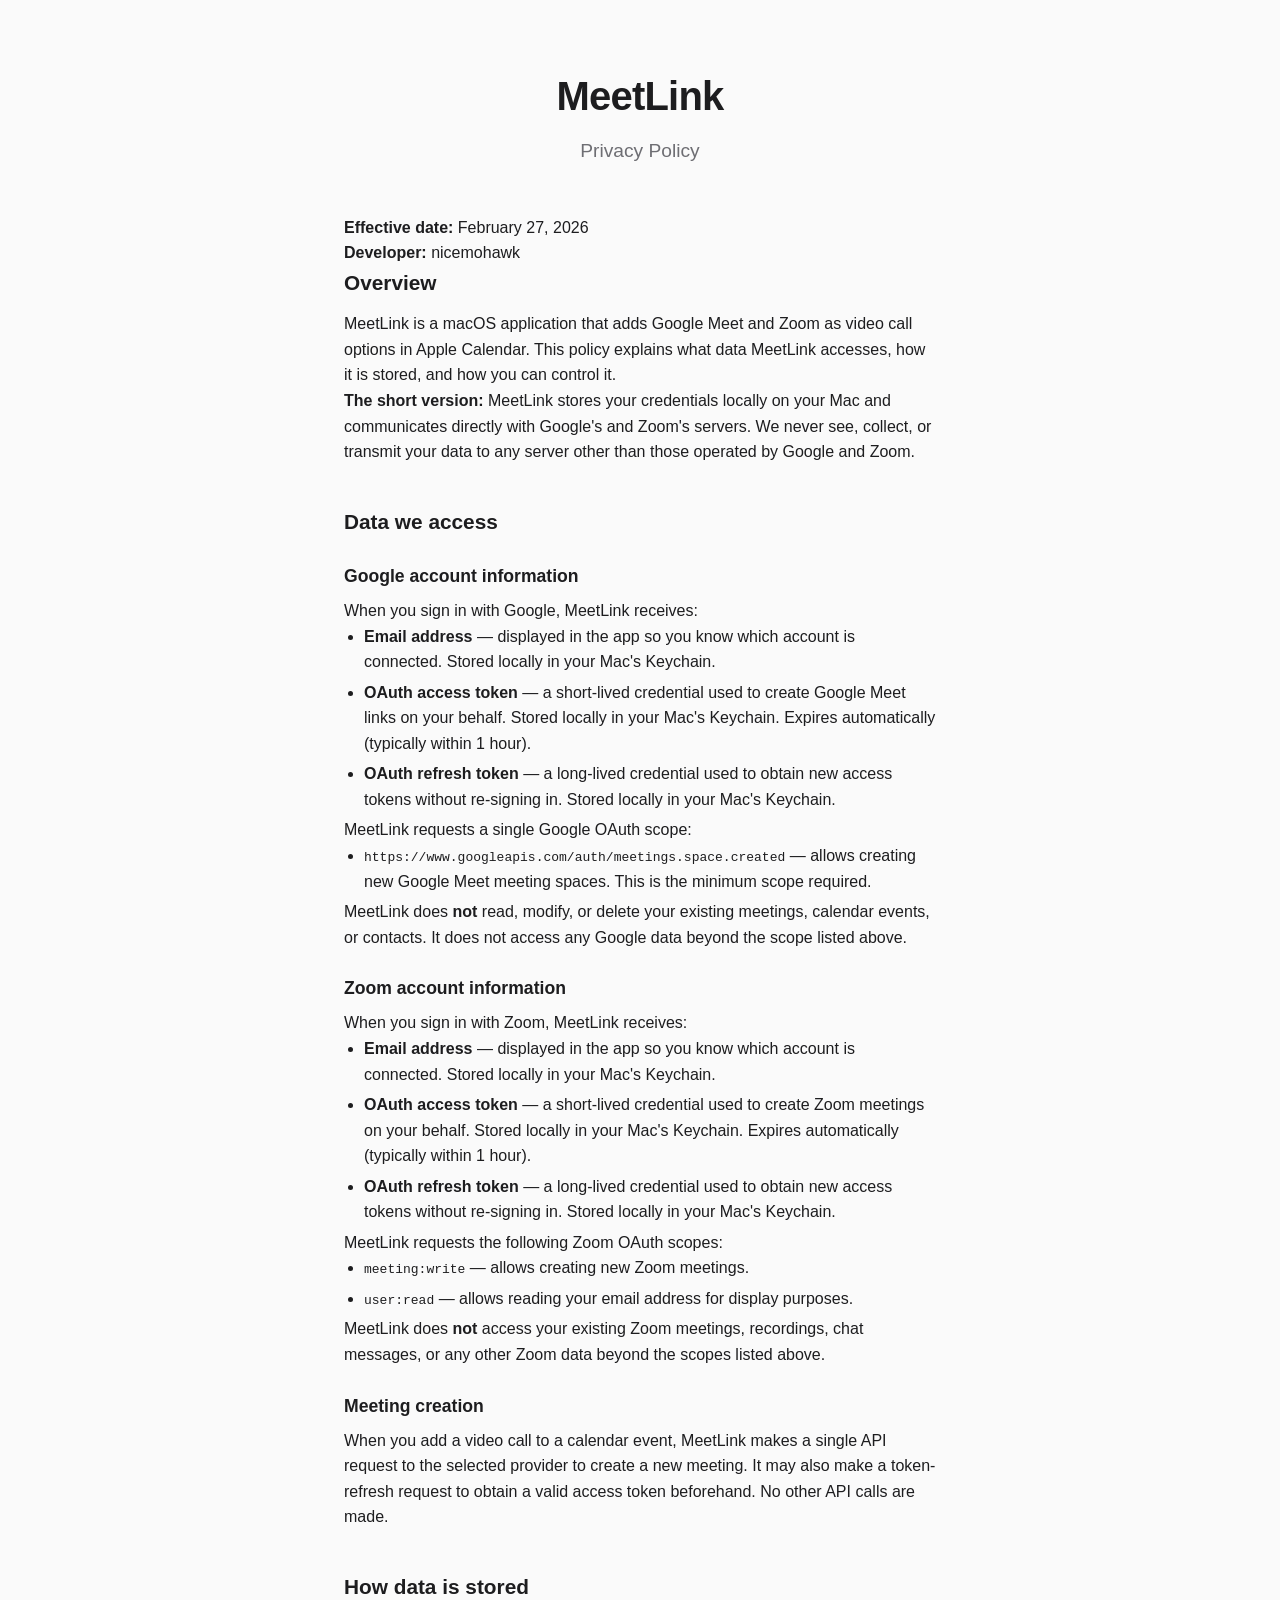
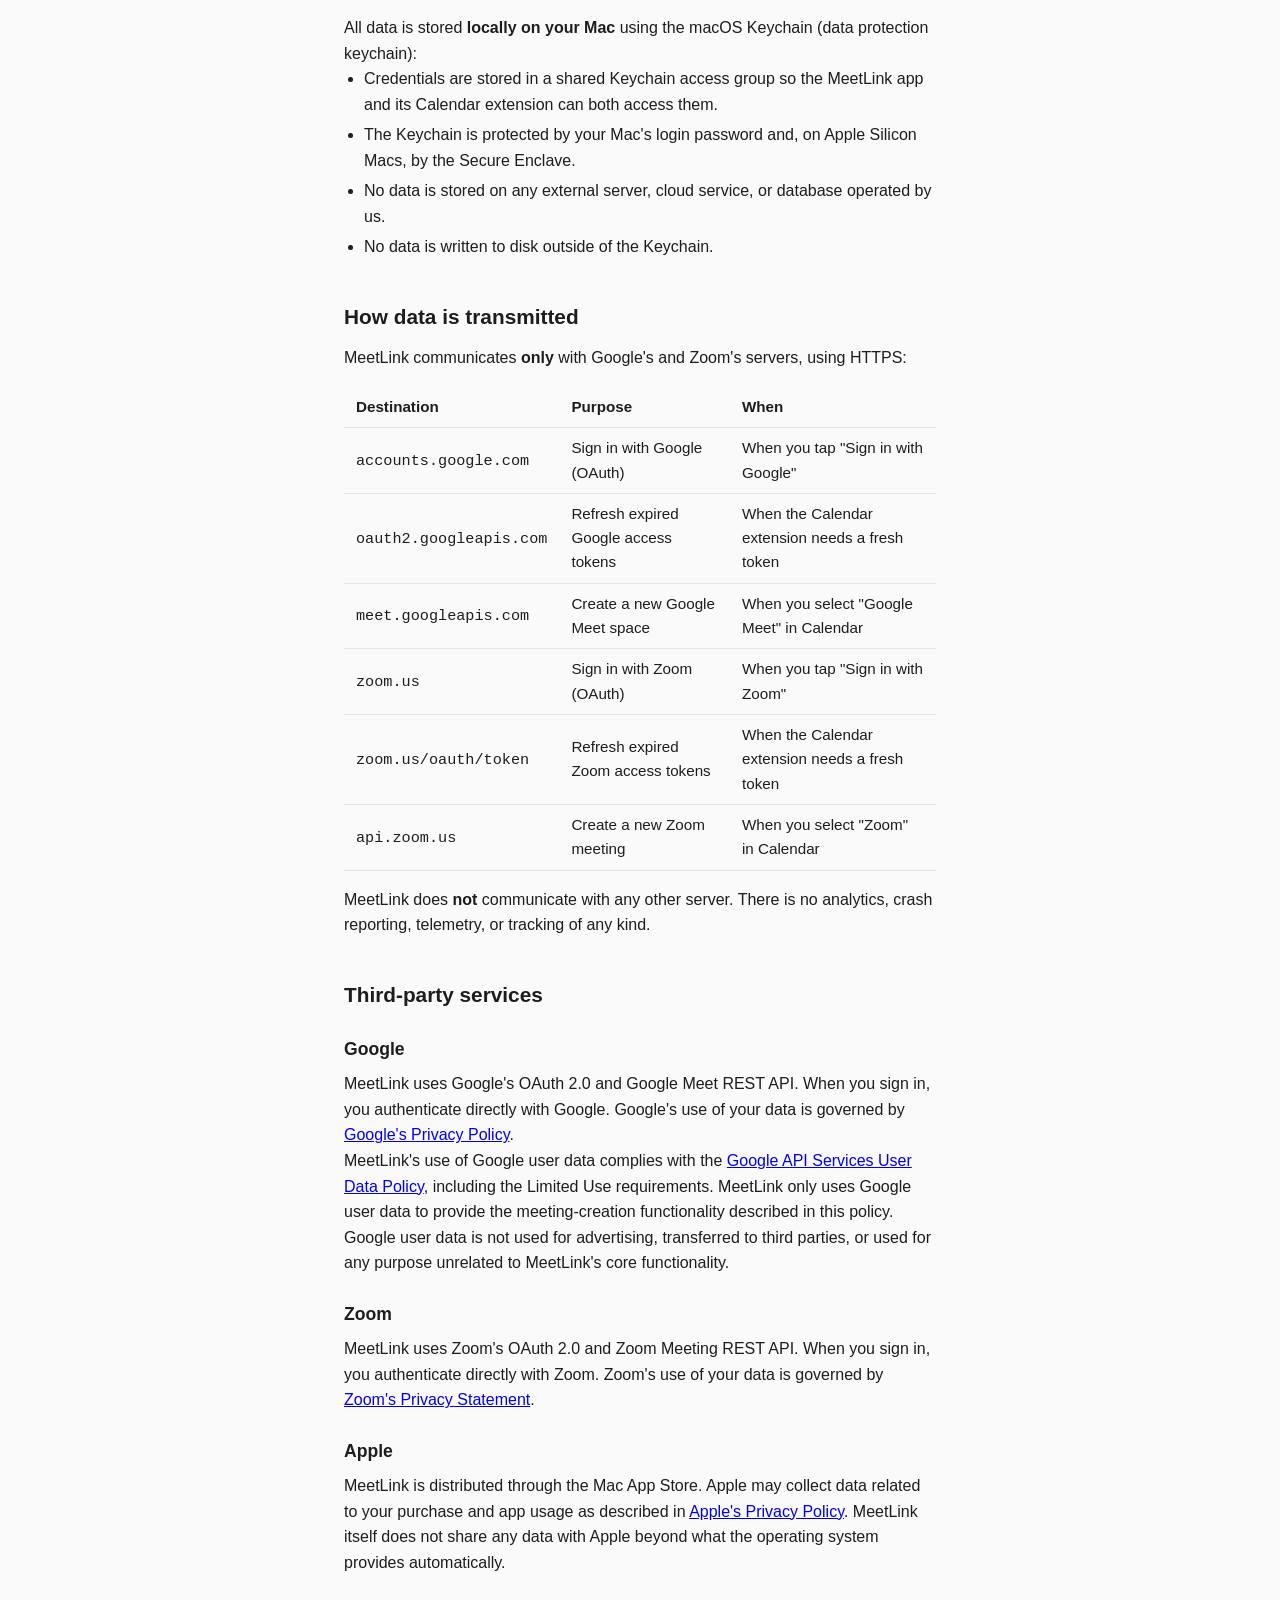
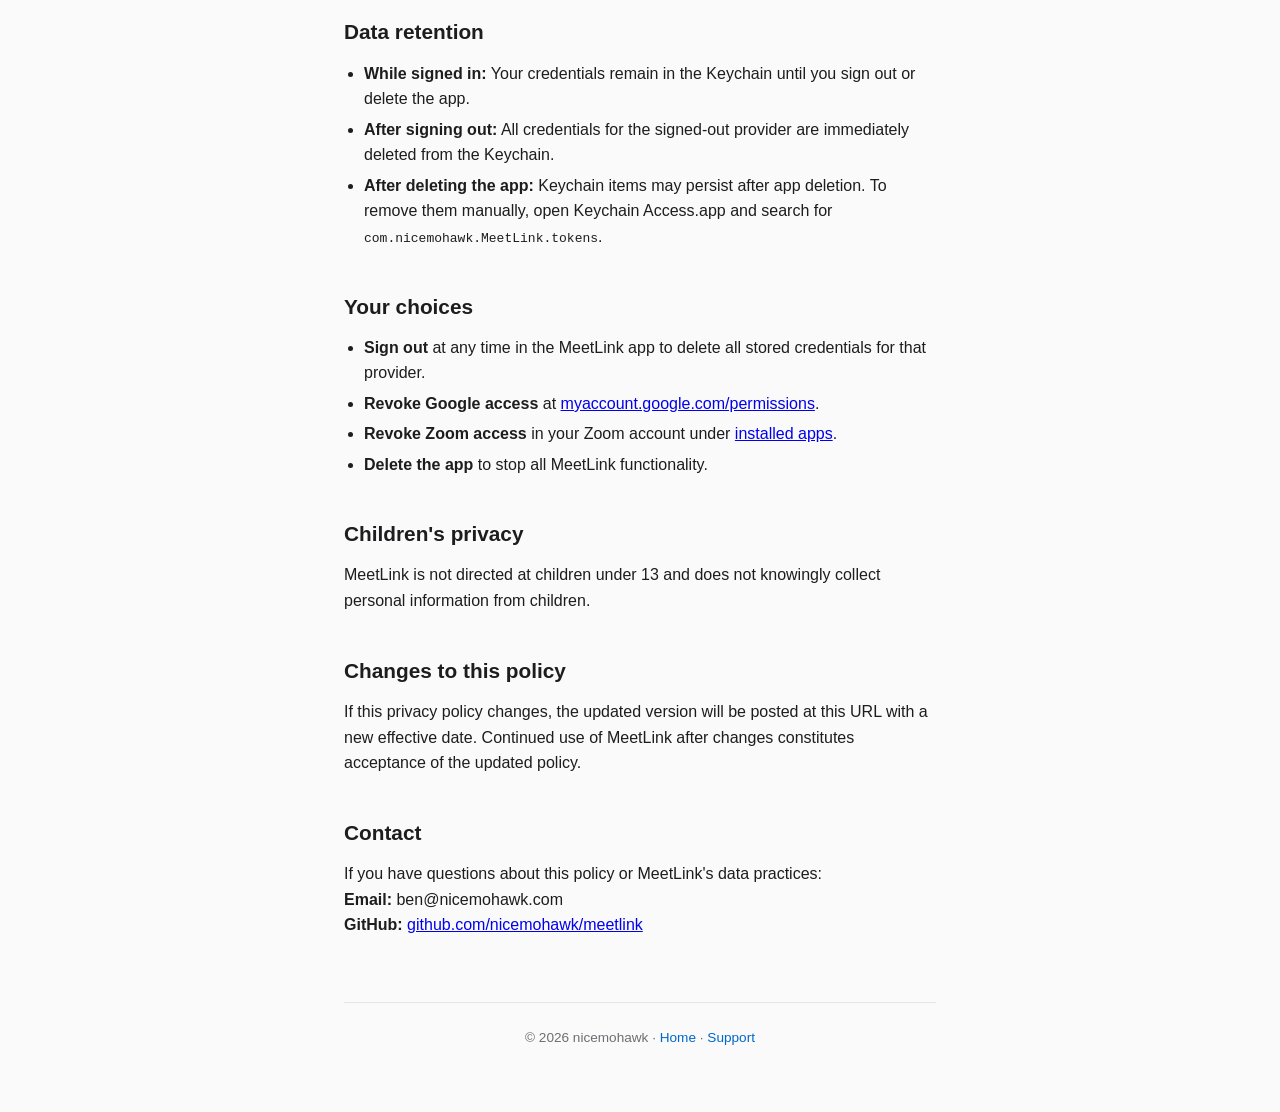
==== privacy.html @ ac16b928 "Initial site: landing page, privacy policy, and assets Co-Authored-By: Claude Opus 4.6 <noreply@anth" ====
<!DOCTYPE html>
<html lang="en">
<head>
  <meta charset="UTF-8">
  <meta name="viewport" content="width=device-width, initial-scale=1.0">
  <title>Privacy Policy — MeetLink</title>
  <link rel="stylesheet" href="style.css">
</head>
<body>
  <main>
    <header>
      <h1><a href="index.html" class="header-link">MeetLink</a></h1>
      <p class="tagline">Privacy Policy</p>
    </header>

    <p><strong>Effective date:</strong> February 27, 2026<br>
    <strong>Developer:</strong> nicemohawk</p>

    <section>
      <h2>Overview</h2>
      <p>MeetLink is a macOS application that adds Google Meet and Zoom as video call options in Apple Calendar. This policy explains what data MeetLink accesses, how it is stored, and how you can control it.</p>
      <p><strong>The short version:</strong> MeetLink stores your credentials locally on your Mac and communicates directly with Google's and Zoom's servers. We never see, collect, or transmit your data to any server other than those operated by Google and Zoom.</p>
    </section>

    <section>
      <h2>Data we access</h2>

      <h3>Google account information</h3>
      <p>When you sign in with Google, MeetLink receives:</p>
      <ul>
        <li><strong>Email address</strong> — displayed in the app so you know which account is connected. Stored locally in your Mac's Keychain.</li>
        <li><strong>OAuth access token</strong> — a short-lived credential used to create Google Meet links on your behalf. Stored locally in your Mac's Keychain. Expires automatically (typically within 1 hour).</li>
        <li><strong>OAuth refresh token</strong> — a long-lived credential used to obtain new access tokens without re-signing in. Stored locally in your Mac's Keychain.</li>
      </ul>
      <p>MeetLink requests a single Google OAuth scope:</p>
      <ul>
        <li><code>https://www.googleapis.com/auth/meetings.space.created</code> — allows creating new Google Meet meeting spaces. This is the minimum scope required.</li>
      </ul>
      <p>MeetLink does <strong>not</strong> read, modify, or delete your existing meetings, calendar events, or contacts. It does not access any Google data beyond the scope listed above.</p>

      <h3>Zoom account information</h3>
      <p>When you sign in with Zoom, MeetLink receives:</p>
      <ul>
        <li><strong>Email address</strong> — displayed in the app so you know which account is connected. Stored locally in your Mac's Keychain.</li>
        <li><strong>OAuth access token</strong> — a short-lived credential used to create Zoom meetings on your behalf. Stored locally in your Mac's Keychain. Expires automatically (typically within 1 hour).</li>
        <li><strong>OAuth refresh token</strong> — a long-lived credential used to obtain new access tokens without re-signing in. Stored locally in your Mac's Keychain.</li>
      </ul>
      <p>MeetLink requests the following Zoom OAuth scopes:</p>
      <ul>
        <li><code>meeting:write</code> — allows creating new Zoom meetings.</li>
        <li><code>user:read</code> — allows reading your email address for display purposes.</li>
      </ul>
      <p>MeetLink does <strong>not</strong> access your existing Zoom meetings, recordings, chat messages, or any other Zoom data beyond the scopes listed above.</p>

      <h3>Meeting creation</h3>
      <p>When you add a video call to a calendar event, MeetLink makes a single API request to the selected provider to create a new meeting. It may also make a token-refresh request to obtain a valid access token beforehand. No other API calls are made.</p>
    </section>

    <section>
      <h2>How data is stored</h2>
      <p>All data is stored <strong>locally on your Mac</strong> using the macOS Keychain (data protection keychain):</p>
      <ul>
        <li>Credentials are stored in a shared Keychain access group so the MeetLink app and its Calendar extension can both access them.</li>
        <li>The Keychain is protected by your Mac's login password and, on Apple Silicon Macs, by the Secure Enclave.</li>
        <li>No data is stored on any external server, cloud service, or database operated by us.</li>
        <li>No data is written to disk outside of the Keychain.</li>
      </ul>
    </section>

    <section>
      <h2>How data is transmitted</h2>
      <p>MeetLink communicates <strong>only</strong> with Google's and Zoom's servers, using HTTPS:</p>
      <table>
        <thead>
          <tr><th scope="col">Destination</th><th scope="col">Purpose</th><th scope="col">When</th></tr>
        </thead>
        <tbody>
          <tr><td><code>accounts.google.com</code></td><td>Sign in with Google (OAuth)</td><td>When you tap "Sign in with Google"</td></tr>
          <tr><td><code>oauth2.googleapis.com</code></td><td>Refresh expired Google access tokens</td><td>When the Calendar extension needs a fresh token</td></tr>
          <tr><td><code>meet.googleapis.com</code></td><td>Create a new Google Meet space</td><td>When you select "Google Meet" in Calendar</td></tr>
          <tr><td><code>zoom.us</code></td><td>Sign in with Zoom (OAuth)</td><td>When you tap "Sign in with Zoom"</td></tr>
          <tr><td><code>zoom.us/oauth/token</code></td><td>Refresh expired Zoom access tokens</td><td>When the Calendar extension needs a fresh token</td></tr>
          <tr><td><code>api.zoom.us</code></td><td>Create a new Zoom meeting</td><td>When you select "Zoom" in Calendar</td></tr>
        </tbody>
      </table>
      <p>MeetLink does <strong>not</strong> communicate with any other server. There is no analytics, crash reporting, telemetry, or tracking of any kind.</p>
    </section>

    <section>
      <h2>Third-party services</h2>

      <h3>Google</h3>
      <p>MeetLink uses Google's OAuth 2.0 and Google Meet REST API. When you sign in, you authenticate directly with Google. Google's use of your data is governed by <a href="https://policies.google.com/privacy">Google's Privacy Policy</a>.</p>
      <p>MeetLink's use of Google user data complies with the <a href="https://developers.google.com/terms/api-services-user-data-policy">Google API Services User Data Policy</a>, including the Limited Use requirements. MeetLink only uses Google user data to provide the meeting-creation functionality described in this policy. Google user data is not used for advertising, transferred to third parties, or used for any purpose unrelated to MeetLink's core functionality.</p>

      <h3>Zoom</h3>
      <p>MeetLink uses Zoom's OAuth 2.0 and Zoom Meeting REST API. When you sign in, you authenticate directly with Zoom. Zoom's use of your data is governed by <a href="https://www.zoom.com/en/trust/privacy/">Zoom's Privacy Statement</a>.</p>

      <h3>Apple</h3>
      <p>MeetLink is distributed through the Mac App Store. Apple may collect data related to your purchase and app usage as described in <a href="https://www.apple.com/legal/privacy/">Apple's Privacy Policy</a>. MeetLink itself does not share any data with Apple beyond what the operating system provides automatically.</p>
    </section>

    <section>
      <h2>Data retention</h2>
      <ul>
        <li><strong>While signed in:</strong> Your credentials remain in the Keychain until you sign out or delete the app.</li>
        <li><strong>After signing out:</strong> All credentials for the signed-out provider are immediately deleted from the Keychain.</li>
        <li><strong>After deleting the app:</strong> Keychain items may persist after app deletion. To remove them manually, open Keychain Access.app and search for <code>com.nicemohawk.MeetLink.tokens</code>.</li>
      </ul>
    </section>

    <section>
      <h2>Your choices</h2>
      <ul>
        <li><strong>Sign out</strong> at any time in the MeetLink app to delete all stored credentials for that provider.</li>
        <li><strong>Revoke Google access</strong> at <a href="https://myaccount.google.com/permissions">myaccount.google.com/permissions</a>.</li>
        <li><strong>Revoke Zoom access</strong> in your Zoom account under <a href="https://marketplace.zoom.us/user/installed">installed apps</a>.</li>
        <li><strong>Delete the app</strong> to stop all MeetLink functionality.</li>
      </ul>
    </section>

    <section>
      <h2>Children's privacy</h2>
      <p>MeetLink is not directed at children under 13 and does not knowingly collect personal information from children.</p>
    </section>

    <section>
      <h2>Changes to this policy</h2>
      <p>If this privacy policy changes, the updated version will be posted at this URL with a new effective date. Continued use of MeetLink after changes constitutes acceptance of the updated policy.</p>
    </section>

    <section>
      <h2>Contact</h2>
      <p>If you have questions about this policy or MeetLink's data practices:</p>
      <p><strong>Email:</strong> ben@nicemohawk.com<br>
      <strong>GitHub:</strong> <a href="https://github.com/nicemohawk/meetlink">github.com/nicemohawk/meetlink</a></p>
    </section>

    <footer>
      <p>&copy; 2026 nicemohawk &middot; <a href="index.html">Home</a> &middot; <a href="https://github.com/nicemohawk/meetlink/issues">Support</a></p>
    </footer>
  </main>
</body>
</html>
---- style.css ----
* {
  margin: 0;
  padding: 0;
  box-sizing: border-box;
}

body {
  font-family: -apple-system, BlinkMacSystemFont, "Segoe UI", Roboto, Helvetica, Arial, sans-serif;
  color: #1d1d1f;
  background: #fafafa;
  line-height: 1.6;
}

main {
  max-width: 640px;
  margin: 0 auto;
  padding: 4rem 1.5rem;
}

header {
  text-align: center;
  margin-bottom: 3rem;
}

h1 {
  font-size: 2.5rem;
  font-weight: 700;
  letter-spacing: -0.02em;
}

.tagline {
  font-size: 1.2rem;
  color: #6e6e73;
  margin-top: 0.5rem;
}

h2 {
  font-size: 1.3rem;
  font-weight: 600;
  margin-bottom: 0.75rem;
}

section {
  margin-bottom: 2.5rem;
}

.hero p {
  font-size: 1.05rem;
  margin-bottom: 1.5rem;
}

.button {
  display: inline-block;
  padding: 0.75rem 1.5rem;
  border-radius: 8px;
  font-size: 1rem;
  font-weight: 500;
  text-decoration: none;
  transition: background 0.2s;
}

.coming-soon {
  background: #d2d2d7;
  color: #6e6e73;
  cursor: default;
}

ol {
  padding-left: 1.25rem;
}

ol li {
  margin-bottom: 0.4rem;
}

.privacy-summary a,
footer a {
  color: #0066cc;
  text-decoration: none;
}

.privacy-summary a:hover,
footer a:hover {
  text-decoration: underline;
}

.header-link {
  color: inherit;
  text-decoration: none;
}

table {
  width: 100%;
  border-collapse: collapse;
  margin: 1rem 0;
  font-size: 0.95rem;
}

th, td {
  text-align: left;
  padding: 0.5rem 0.75rem;
  border-bottom: 1px solid #e5e5e5;
}

th {
  font-weight: 600;
}

h3 {
  font-size: 1.1rem;
  font-weight: 600;
  margin: 1.5rem 0 0.5rem;
}

section ul {
  padding-left: 1.25rem;
}

section ul li {
  margin-bottom: 0.3rem;
}

footer {
  margin-top: 4rem;
  padding-top: 1.5rem;
  border-top: 1px solid #e5e5e5;
  font-size: 0.85rem;
  color: #6e6e73;
  text-align: center;
}
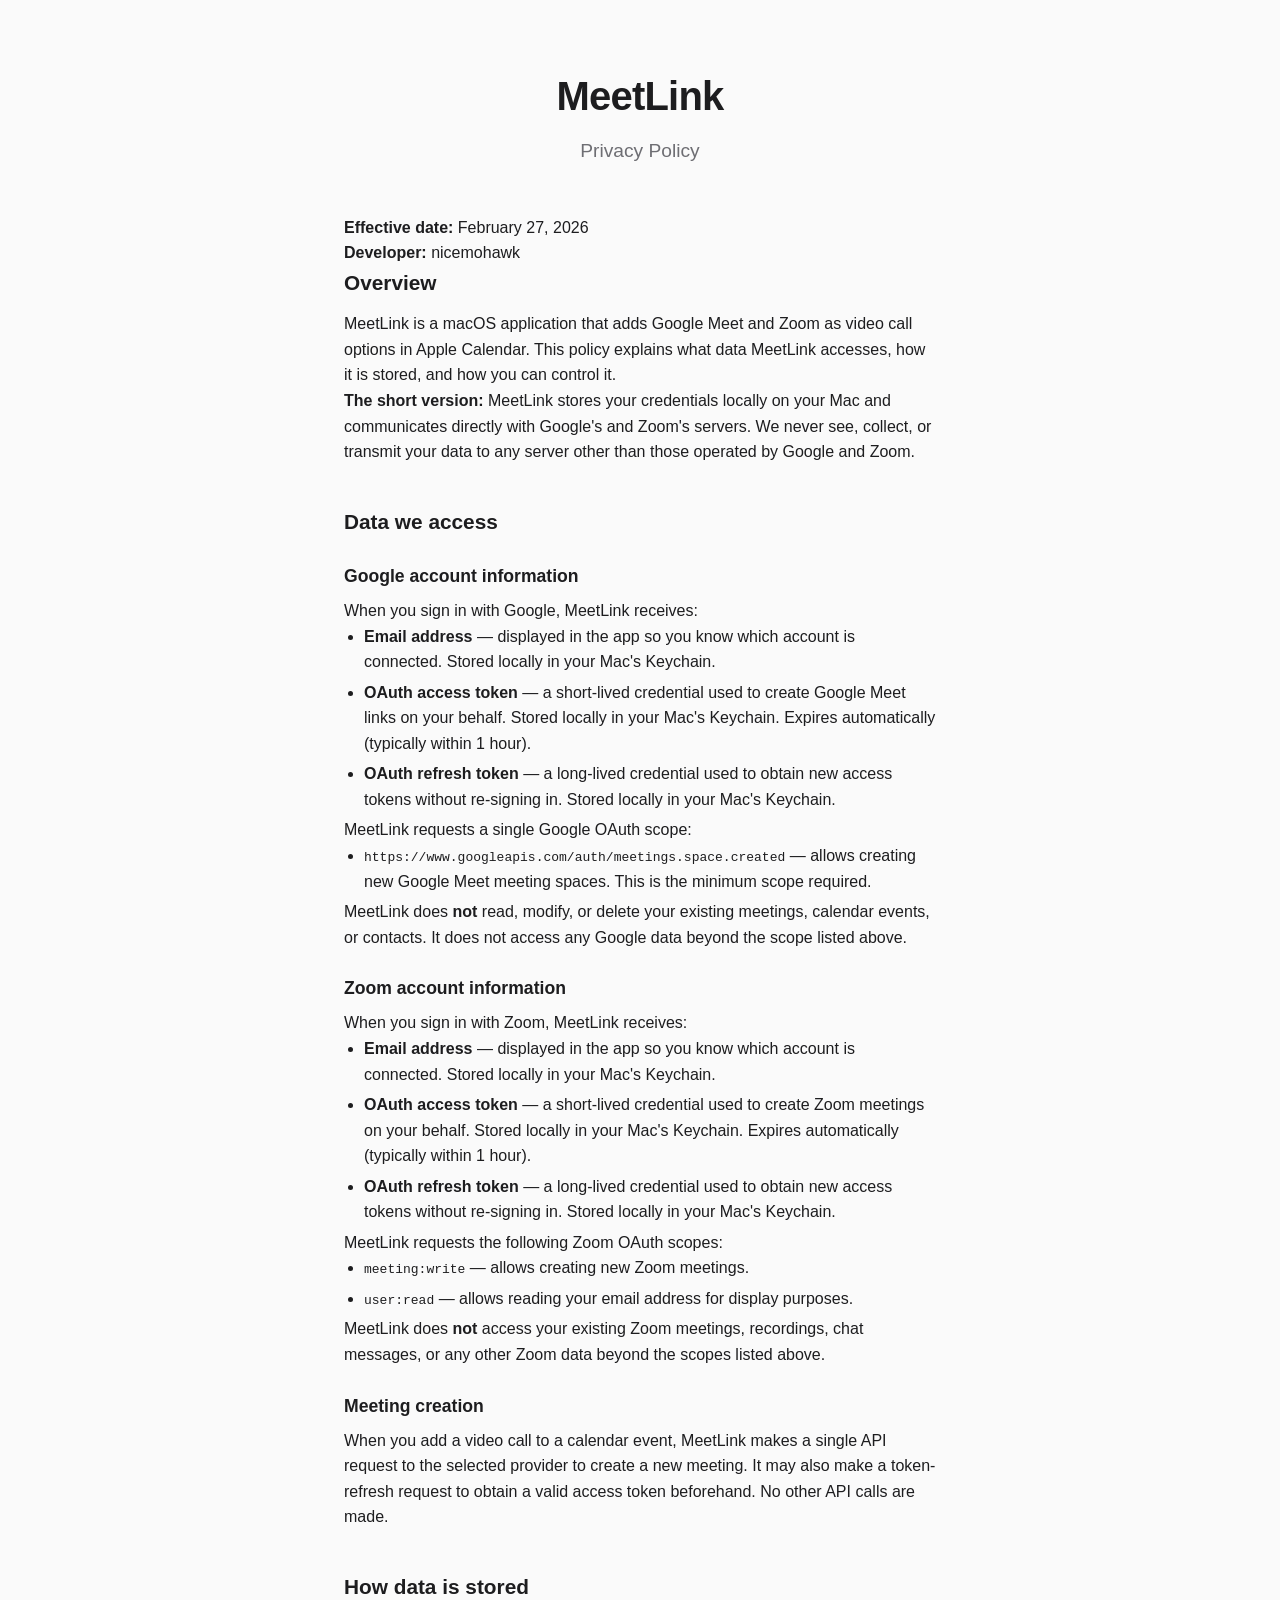
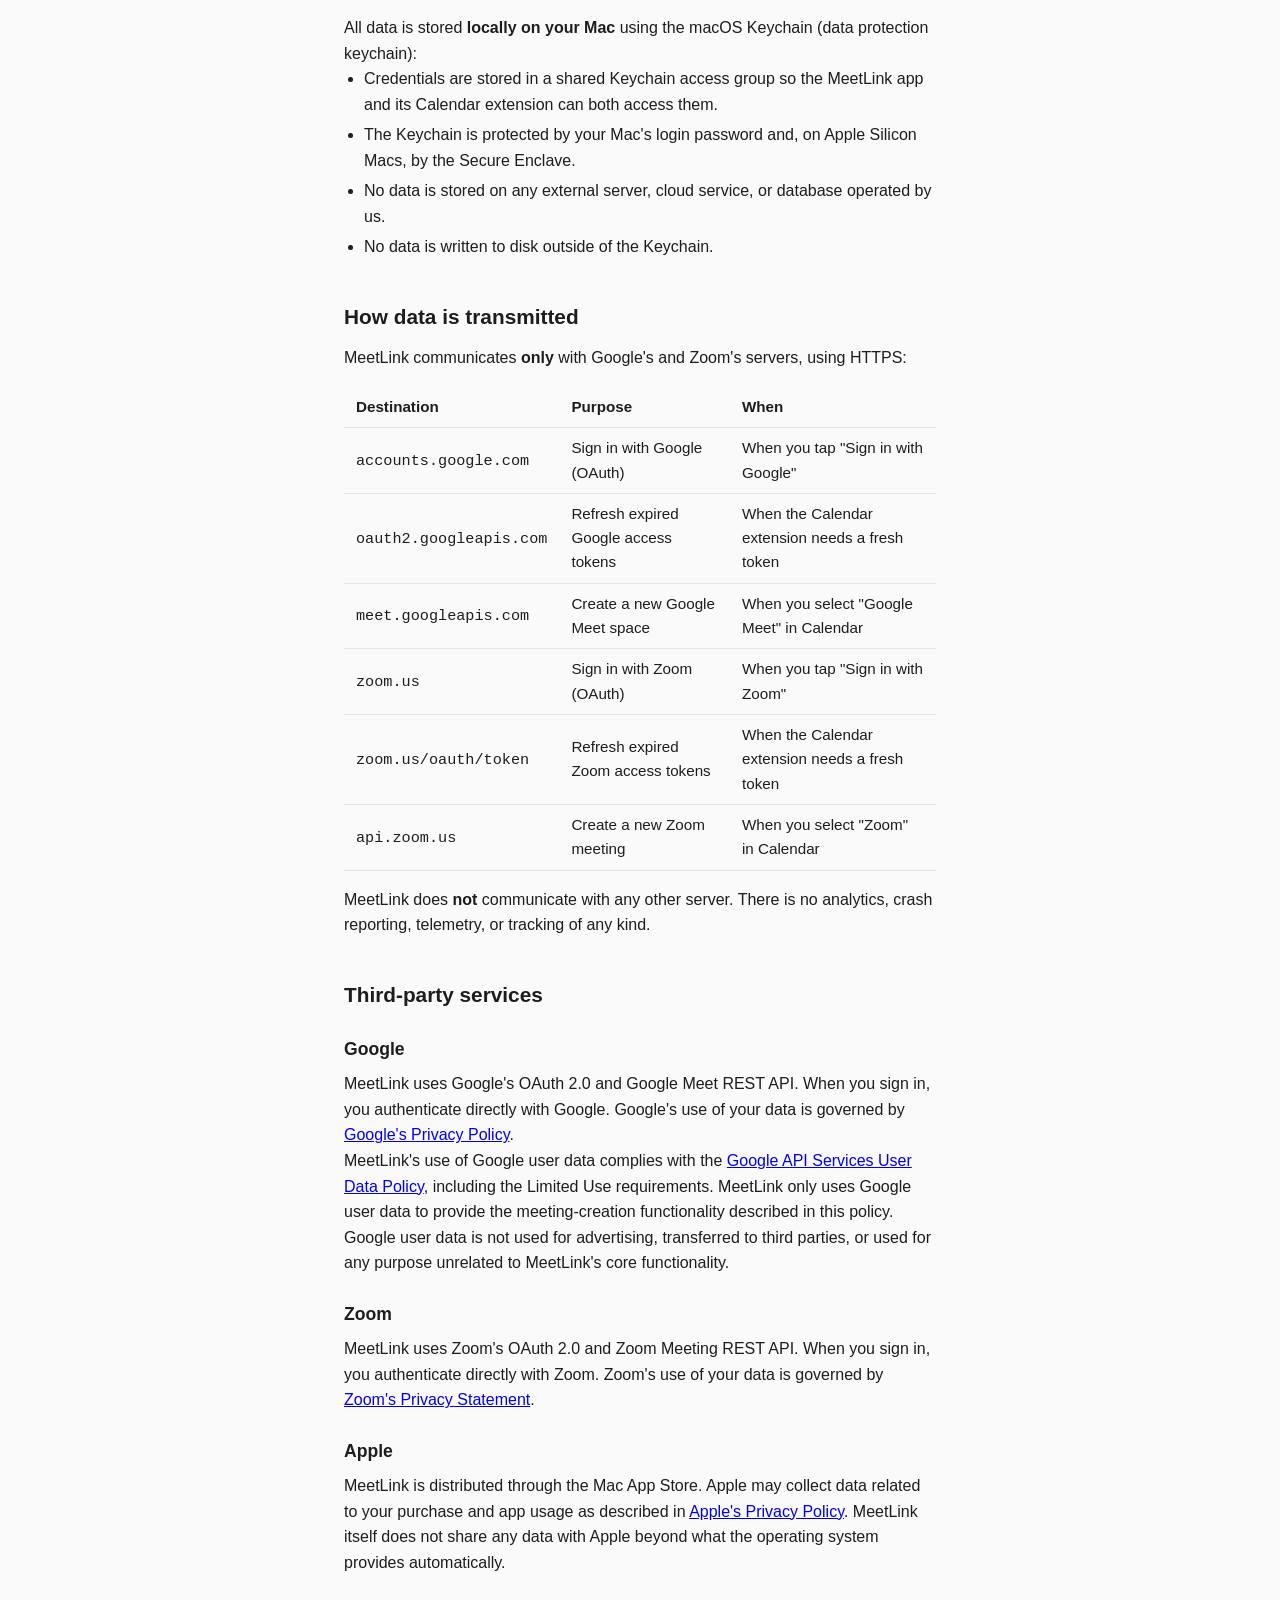
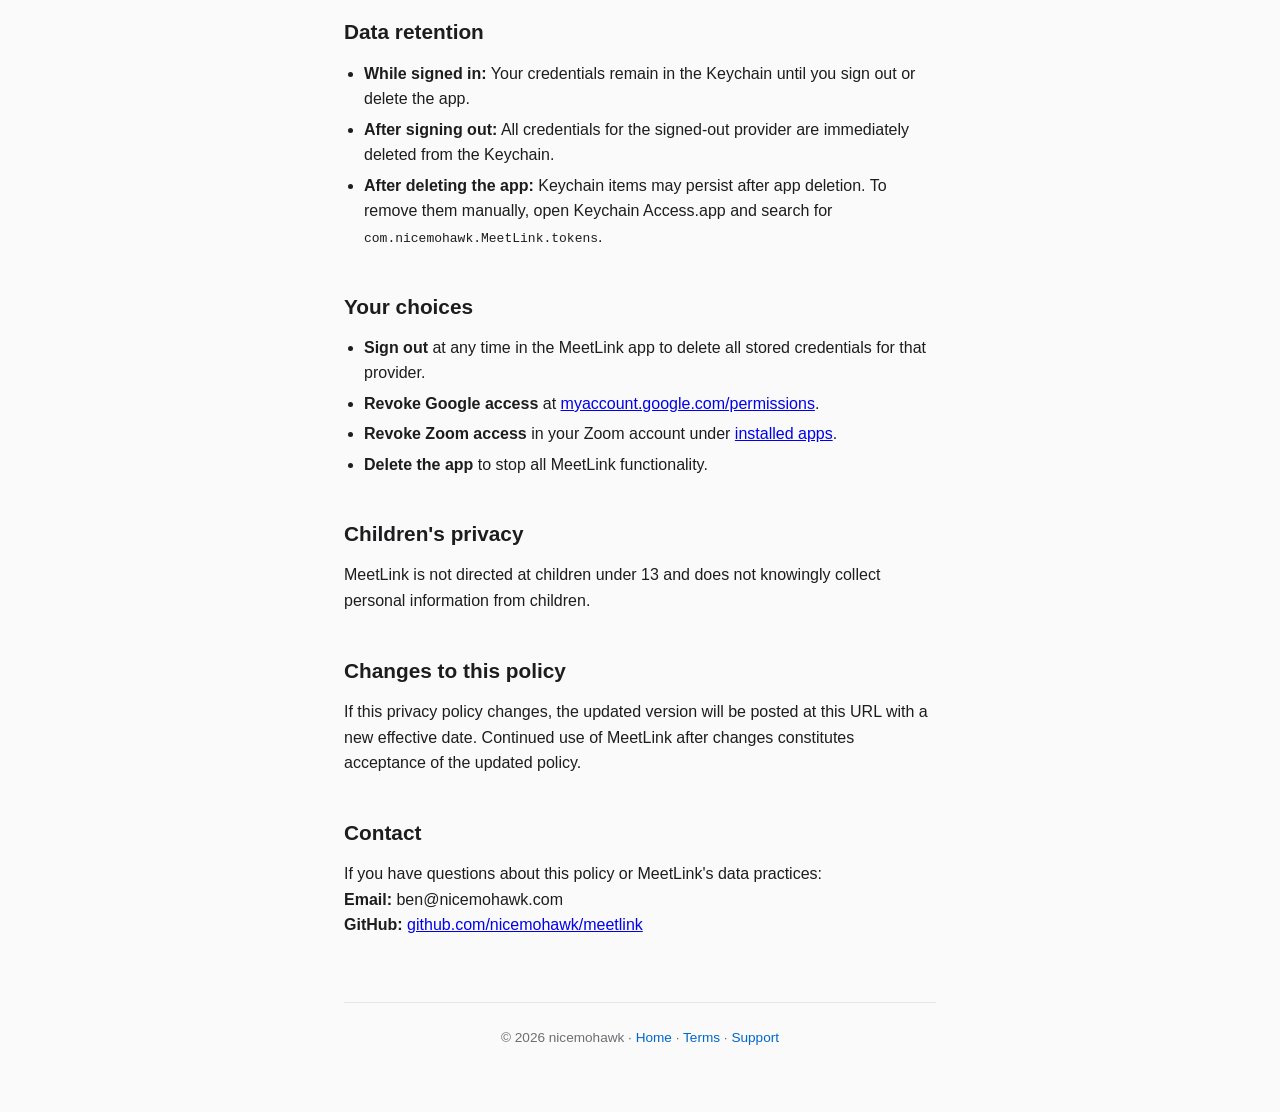
==== commit 5af5d1a6: "Add Terms of Service page and link from all footers Co-Authored-By: Claude Opus 4.6 <noreply@anthrop" ====
--- a/privacy.html
+++ b/privacy.html
@@ -137,7 +137,7 @@
     </section>
 
     <footer>
-      <p>&copy; 2026 nicemohawk &middot; <a href="index.html">Home</a> &middot; <a href="https://github.com/nicemohawk/meetlink/issues">Support</a></p>
+      <p>&copy; 2026 nicemohawk &middot; <a href="index.html">Home</a> &middot; <a href="terms.html">Terms</a> &middot; <a href="https://github.com/nicemohawk/meetlink/issues">Support</a></p>
     </footer>
   </main>
 </body>
--- a/style.css
+++ b/style.css
@@ -22,6 +22,12 @@
   margin-bottom: 3rem;
 }
 
+.app-icon {
+  width: 96px;
+  height: 96px;
+  margin-bottom: 0.75rem;
+}
+
 h1 {
   font-size: 2.5rem;
   font-weight: 700;
@@ -42,6 +48,10 @@
 
 section {
   margin-bottom: 2.5rem;
+}
+
+.hero {
+  text-align: center;
 }
 
 .hero p {
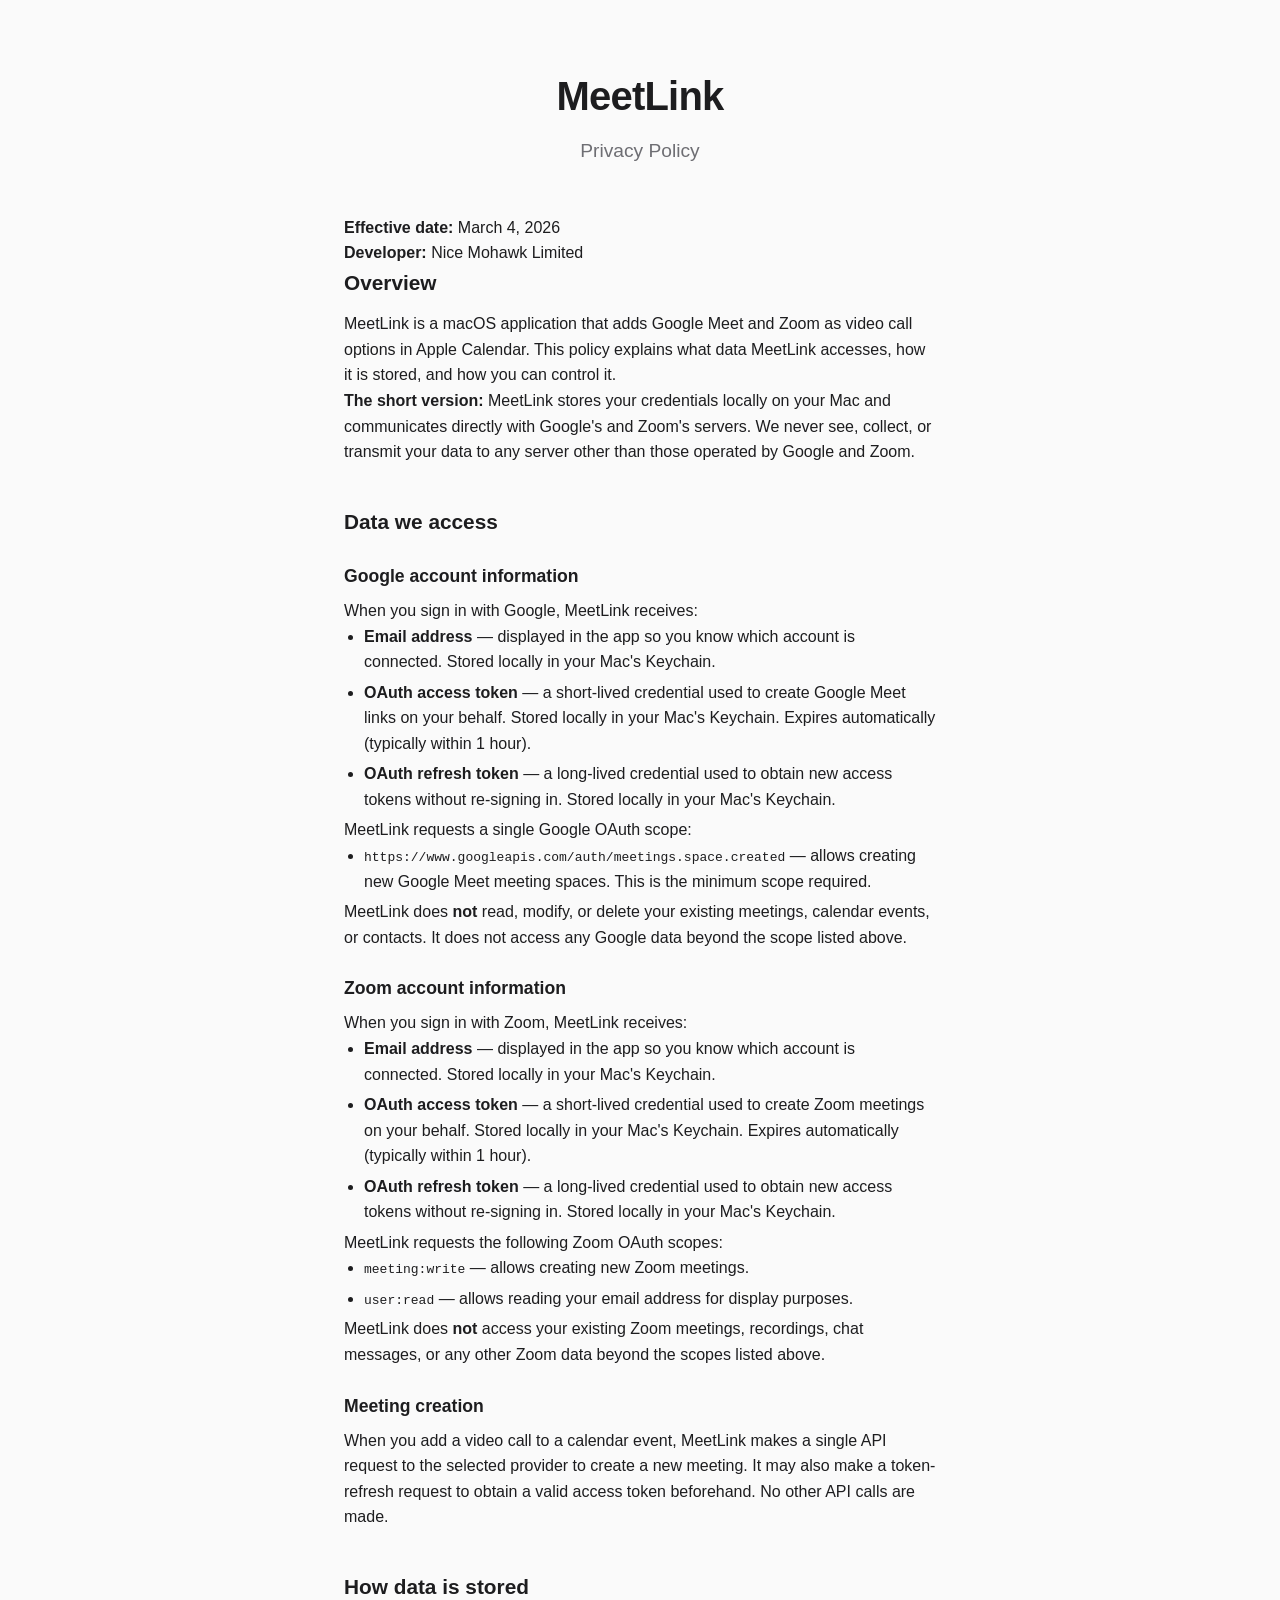
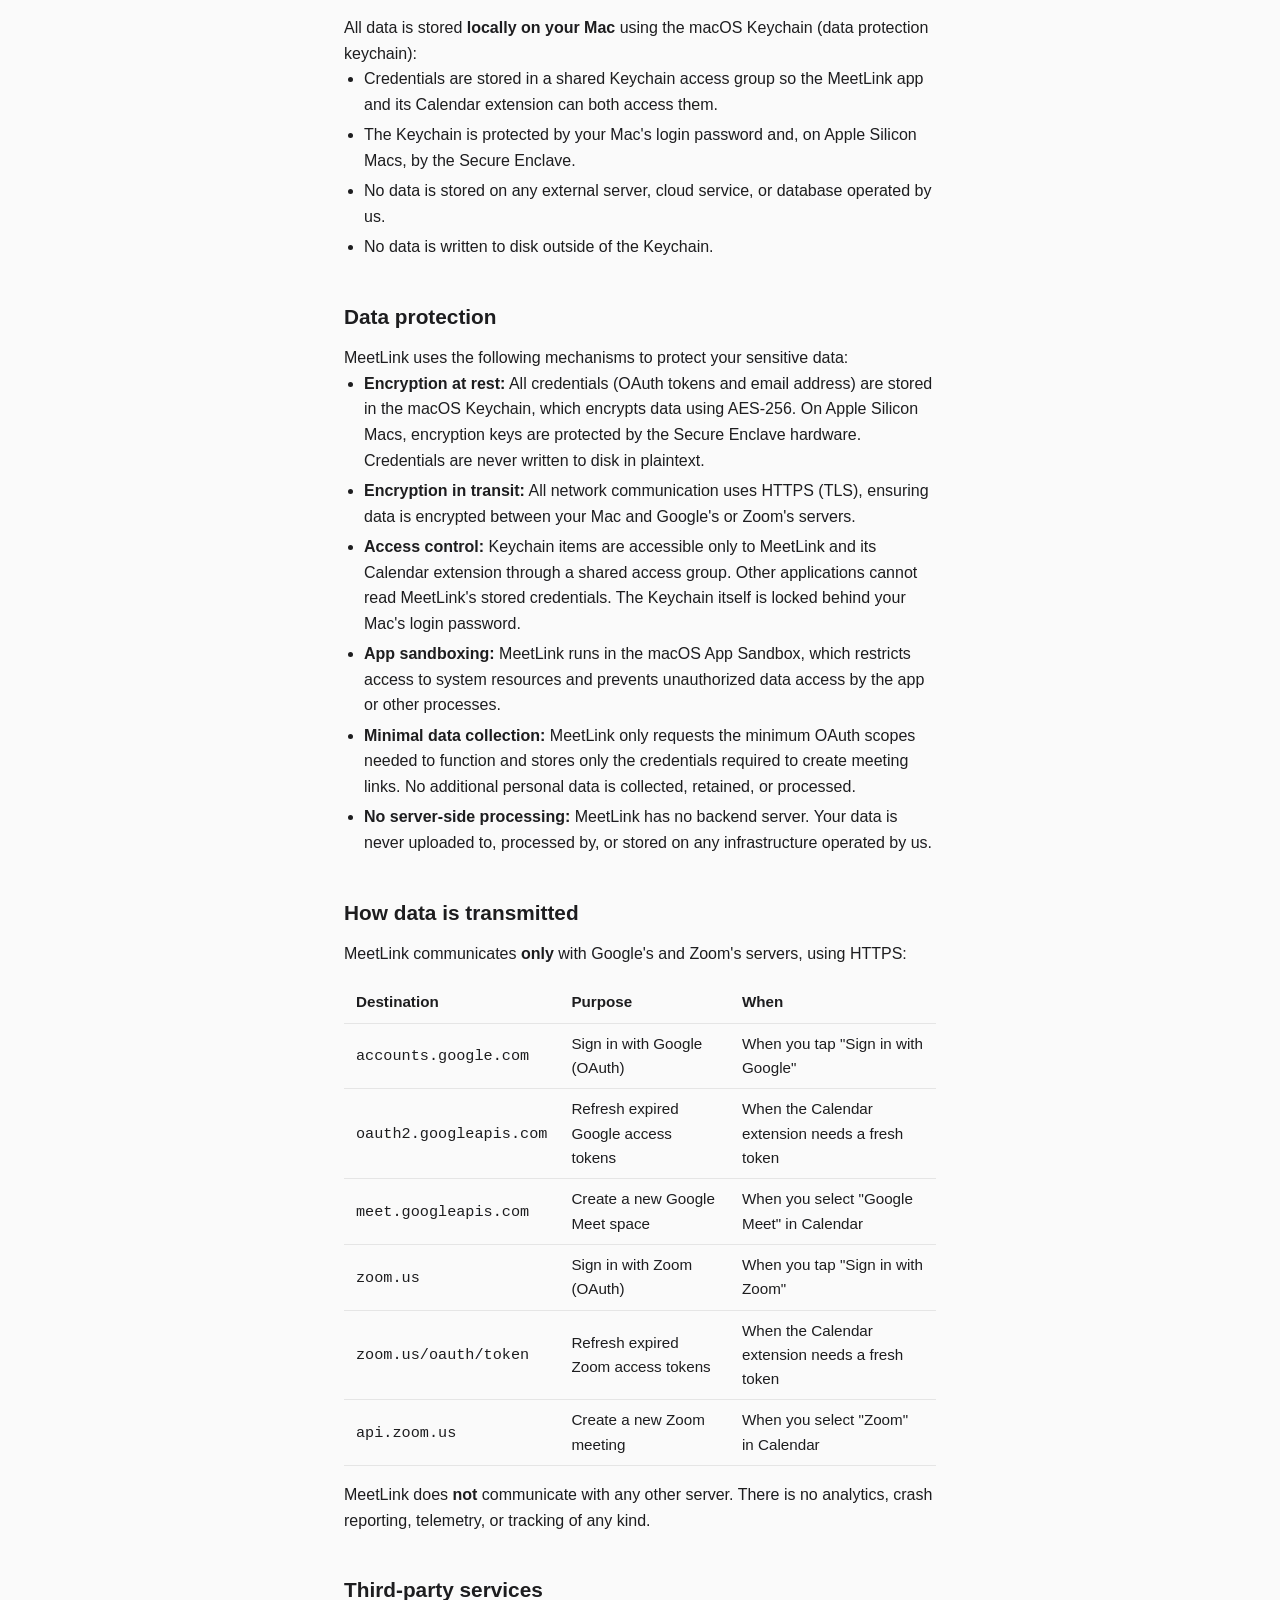
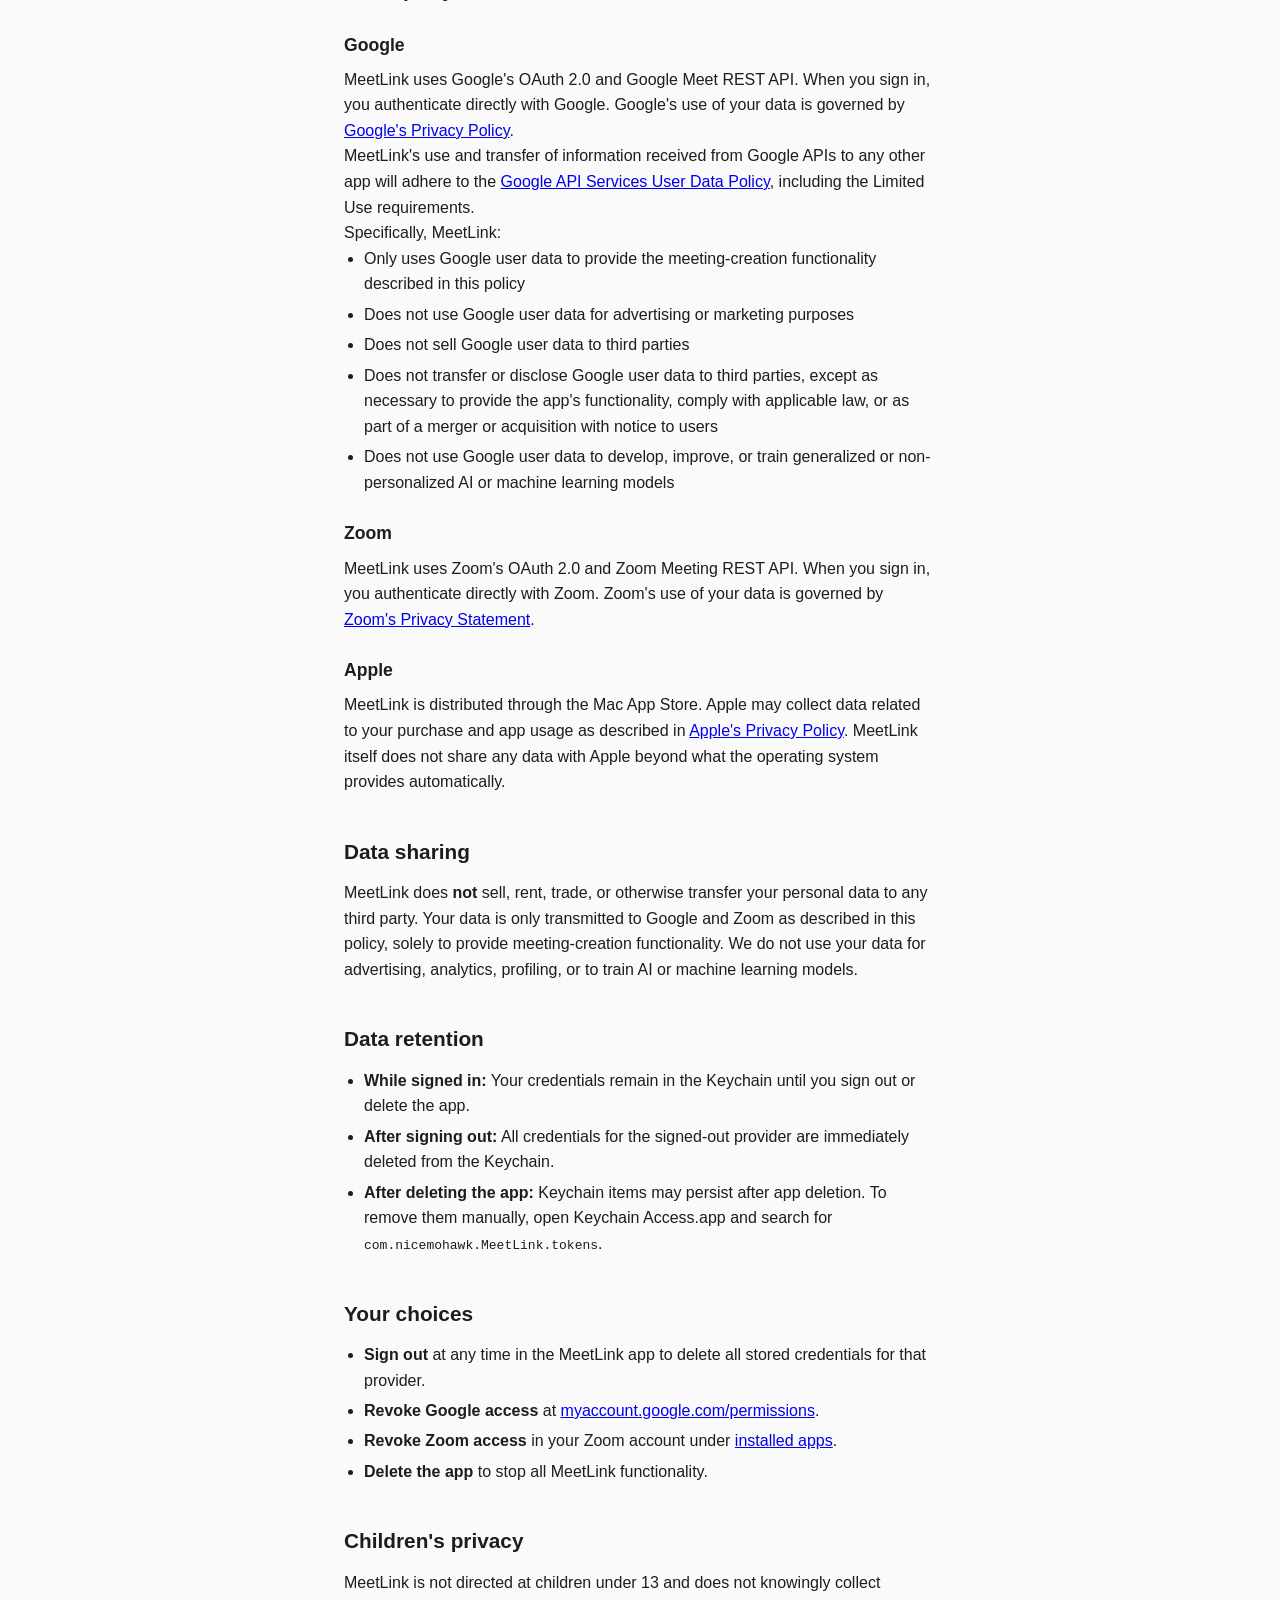
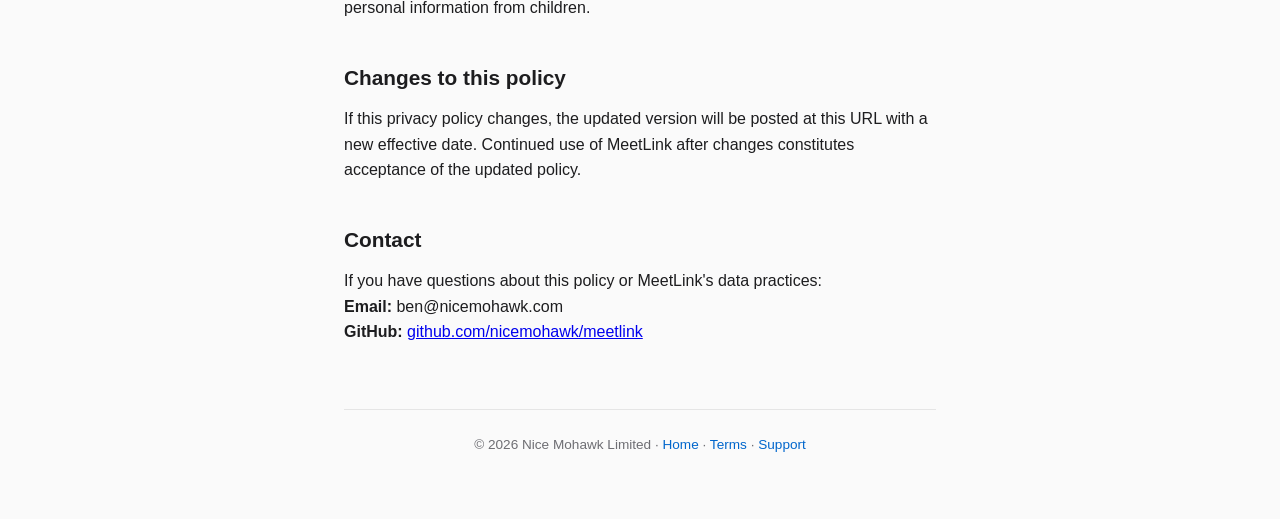
==== commit badf3dda: "Add data protection disclosures and update entity name Privacy policy: - Add "Data protection" secti" ====
--- a/privacy.html
+++ b/privacy.html
@@ -13,8 +13,8 @@
       <p class="tagline">Privacy Policy</p>
     </header>
 
-    <p><strong>Effective date:</strong> February 27, 2026<br>
-    <strong>Developer:</strong> nicemohawk</p>
+    <p><strong>Effective date:</strong> March 4, 2026<br>
+    <strong>Developer:</strong> Nice Mohawk Limited</p>
 
     <section>
       <h2>Overview</h2>
@@ -68,6 +68,19 @@
     </section>
 
     <section>
+      <h2>Data protection</h2>
+      <p>MeetLink uses the following mechanisms to protect your sensitive data:</p>
+      <ul>
+        <li><strong>Encryption at rest:</strong> All credentials (OAuth tokens and email address) are stored in the macOS Keychain, which encrypts data using AES-256. On Apple Silicon Macs, encryption keys are protected by the Secure Enclave hardware. Credentials are never written to disk in plaintext.</li>
+        <li><strong>Encryption in transit:</strong> All network communication uses HTTPS (TLS), ensuring data is encrypted between your Mac and Google's or Zoom's servers.</li>
+        <li><strong>Access control:</strong> Keychain items are accessible only to MeetLink and its Calendar extension through a shared access group. Other applications cannot read MeetLink's stored credentials. The Keychain itself is locked behind your Mac's login password.</li>
+        <li><strong>App sandboxing:</strong> MeetLink runs in the macOS App Sandbox, which restricts access to system resources and prevents unauthorized data access by the app or other processes.</li>
+        <li><strong>Minimal data collection:</strong> MeetLink only requests the minimum OAuth scopes needed to function and stores only the credentials required to create meeting links. No additional personal data is collected, retained, or processed.</li>
+        <li><strong>No server-side processing:</strong> MeetLink has no backend server. Your data is never uploaded to, processed by, or stored on any infrastructure operated by us.</li>
+      </ul>
+    </section>
+
+    <section>
       <h2>How data is transmitted</h2>
       <p>MeetLink communicates <strong>only</strong> with Google's and Zoom's servers, using HTTPS:</p>
       <table>
@@ -91,13 +104,26 @@
 
       <h3>Google</h3>
       <p>MeetLink uses Google's OAuth 2.0 and Google Meet REST API. When you sign in, you authenticate directly with Google. Google's use of your data is governed by <a href="https://policies.google.com/privacy">Google's Privacy Policy</a>.</p>
-      <p>MeetLink's use of Google user data complies with the <a href="https://developers.google.com/terms/api-services-user-data-policy">Google API Services User Data Policy</a>, including the Limited Use requirements. MeetLink only uses Google user data to provide the meeting-creation functionality described in this policy. Google user data is not used for advertising, transferred to third parties, or used for any purpose unrelated to MeetLink's core functionality.</p>
+      <p>MeetLink's use and transfer of information received from Google APIs to any other app will adhere to the <a href="https://developers.google.com/terms/api-services-user-data-policy">Google API Services User Data Policy</a>, including the Limited Use requirements.</p>
+      <p>Specifically, MeetLink:</p>
+      <ul>
+        <li>Only uses Google user data to provide the meeting-creation functionality described in this policy</li>
+        <li>Does not use Google user data for advertising or marketing purposes</li>
+        <li>Does not sell Google user data to third parties</li>
+        <li>Does not transfer or disclose Google user data to third parties, except as necessary to provide the app's functionality, comply with applicable law, or as part of a merger or acquisition with notice to users</li>
+        <li>Does not use Google user data to develop, improve, or train generalized or non-personalized AI or machine learning models</li>
+      </ul>
 
       <h3>Zoom</h3>
       <p>MeetLink uses Zoom's OAuth 2.0 and Zoom Meeting REST API. When you sign in, you authenticate directly with Zoom. Zoom's use of your data is governed by <a href="https://www.zoom.com/en/trust/privacy/">Zoom's Privacy Statement</a>.</p>
 
       <h3>Apple</h3>
       <p>MeetLink is distributed through the Mac App Store. Apple may collect data related to your purchase and app usage as described in <a href="https://www.apple.com/legal/privacy/">Apple's Privacy Policy</a>. MeetLink itself does not share any data with Apple beyond what the operating system provides automatically.</p>
+    </section>
+
+    <section>
+      <h2>Data sharing</h2>
+      <p>MeetLink does <strong>not</strong> sell, rent, trade, or otherwise transfer your personal data to any third party. Your data is only transmitted to Google and Zoom as described in this policy, solely to provide meeting-creation functionality. We do not use your data for advertising, analytics, profiling, or to train AI or machine learning models.</p>
     </section>
 
     <section>
@@ -137,7 +163,7 @@
     </section>
 
     <footer>
-      <p>&copy; 2026 nicemohawk &middot; <a href="index.html">Home</a> &middot; <a href="terms.html">Terms</a> &middot; <a href="https://github.com/nicemohawk/meetlink/issues">Support</a></p>
+      <p>&copy; 2026 Nice Mohawk Limited &middot; <a href="index.html">Home</a> &middot; <a href="terms.html">Terms</a> &middot; <a href="https://github.com/nicemohawk/meetlink/issues">Support</a></p>
     </footer>
   </main>
 </body>
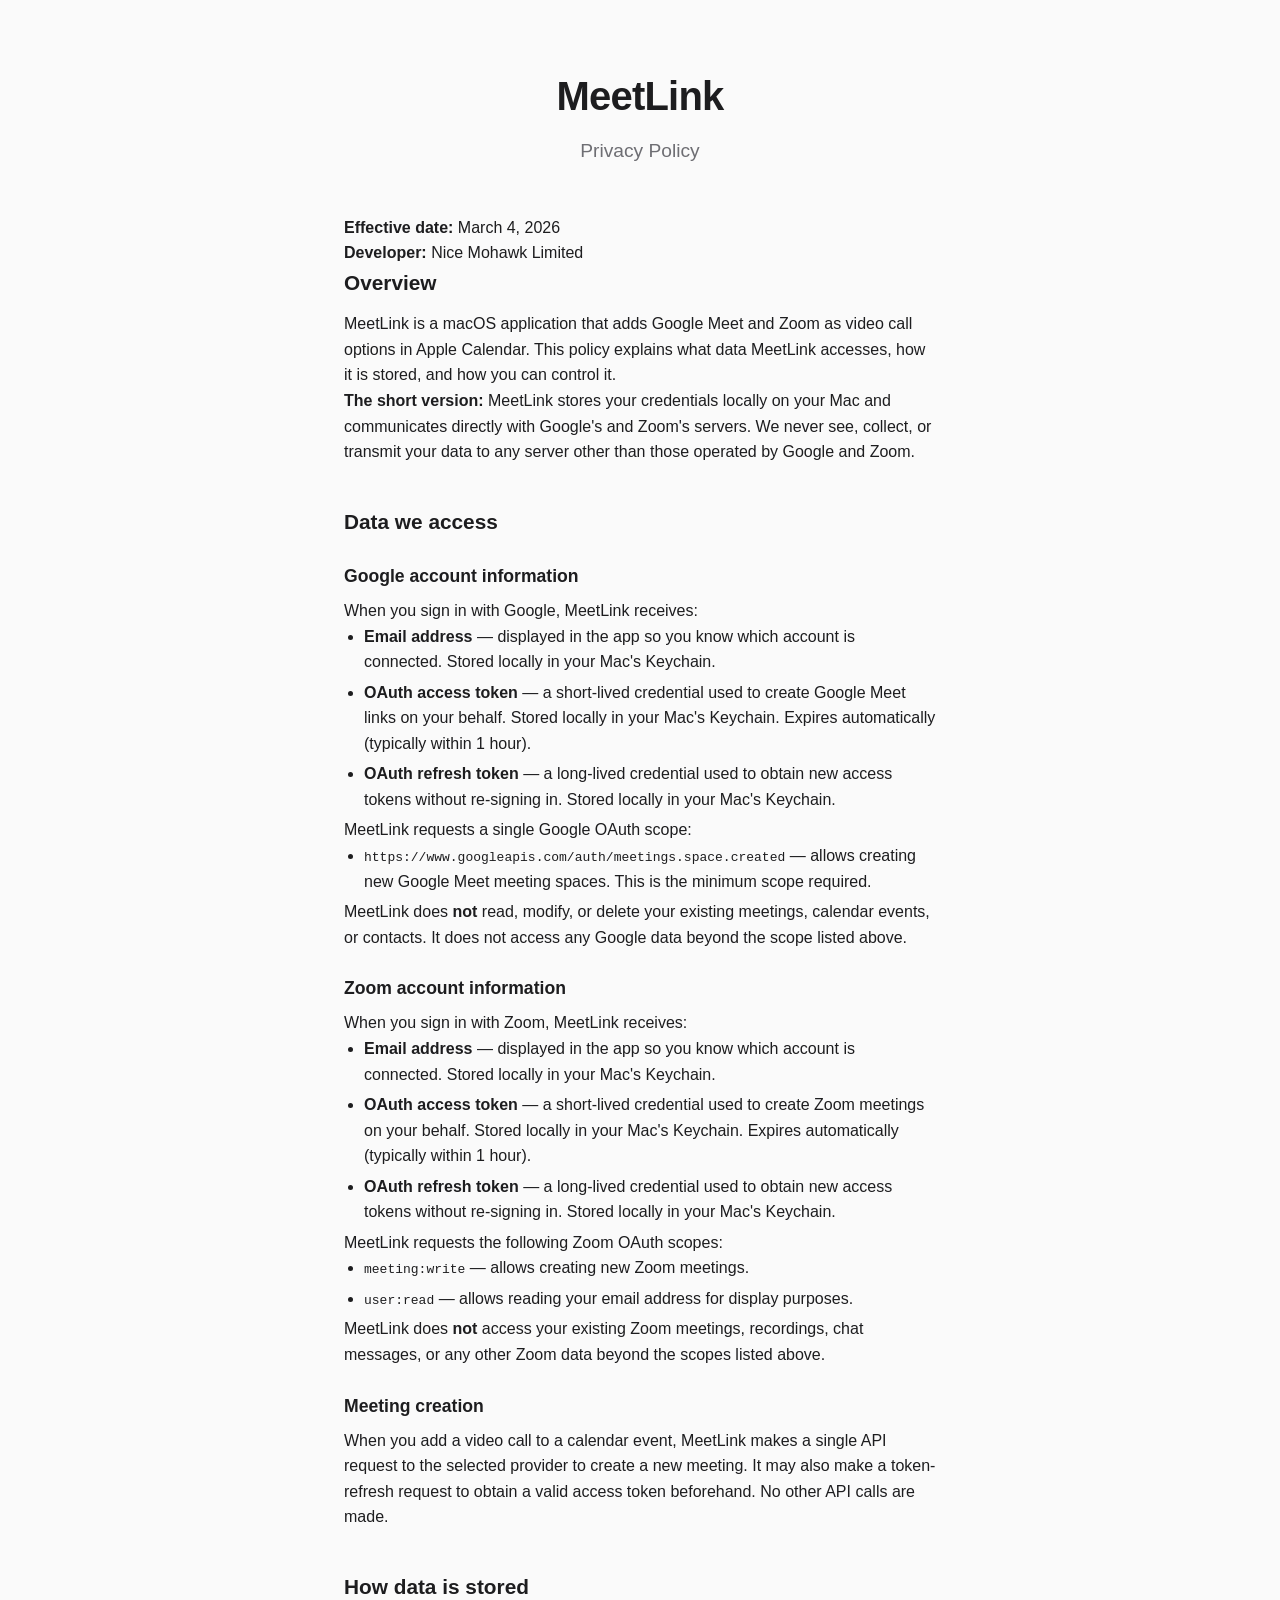
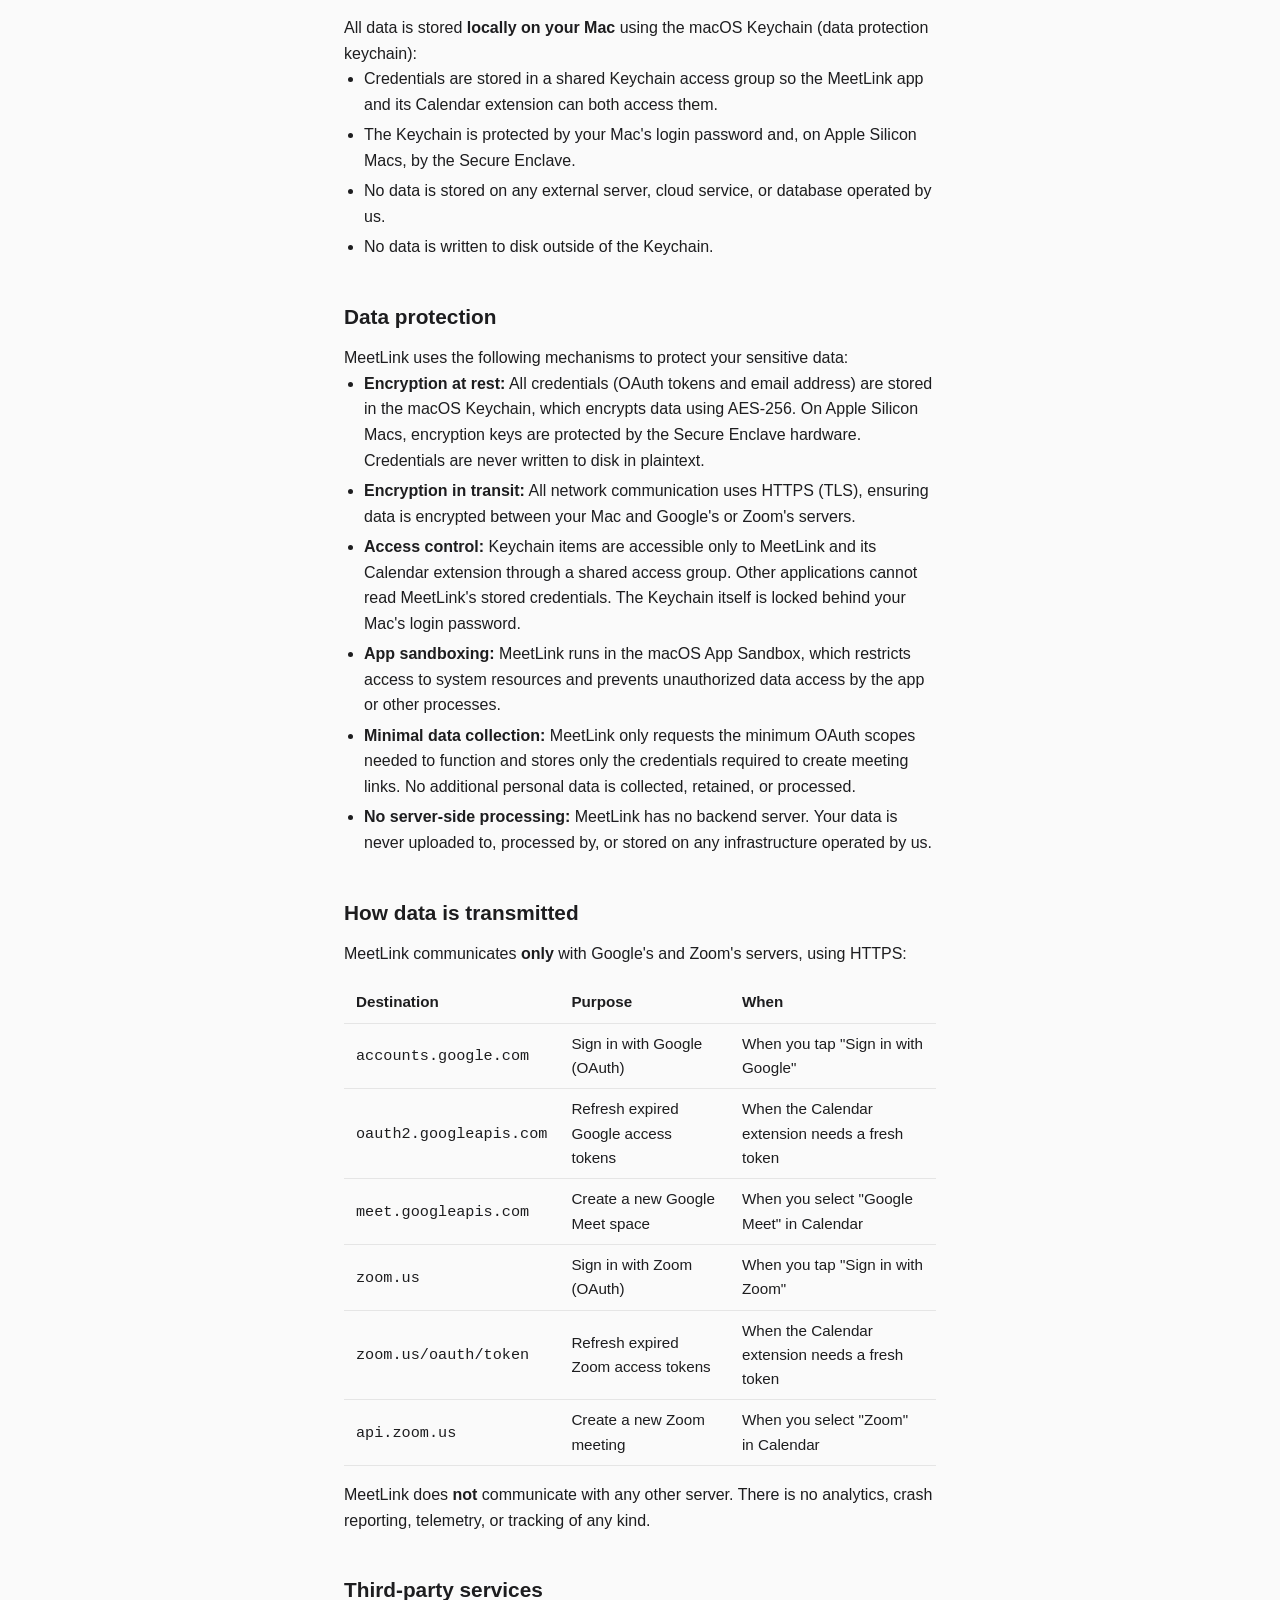
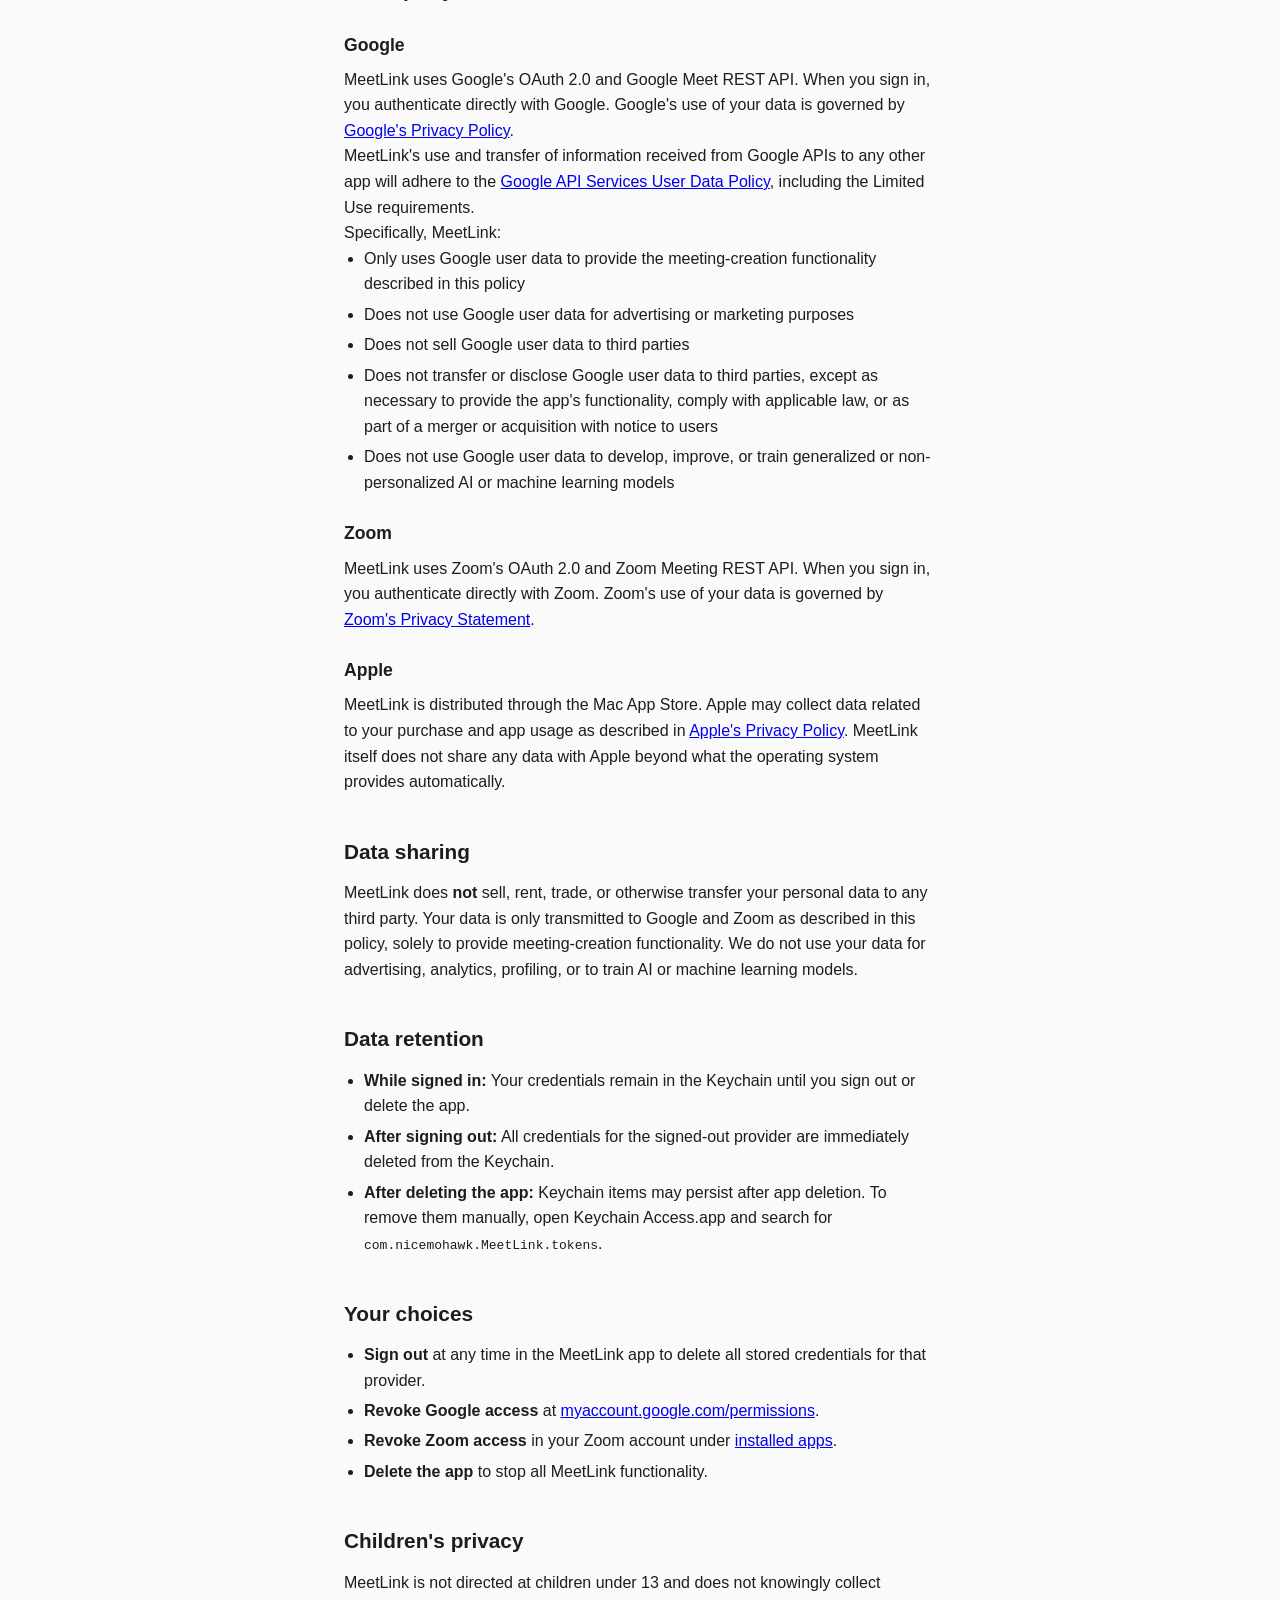
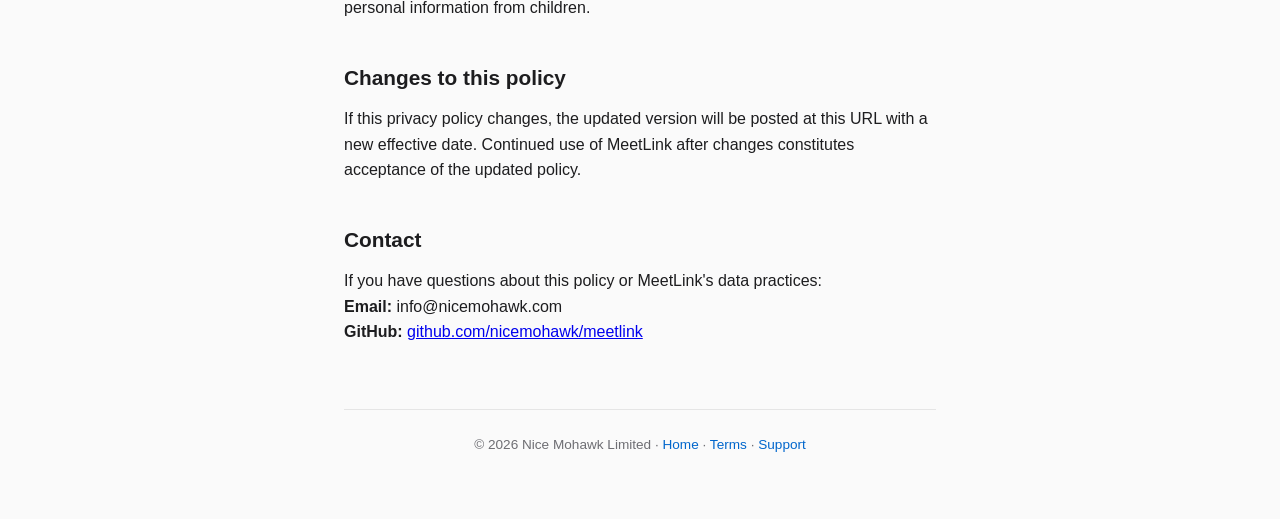
==== commit a83b0779: "Use info@ contact email instead of personal email Co-Authored-By: Claude Opus 4.6 <noreply@anthropic" ====
--- a/privacy.html
+++ b/privacy.html
@@ -158,7 +158,7 @@
     <section>
       <h2>Contact</h2>
       <p>If you have questions about this policy or MeetLink's data practices:</p>
-      <p><strong>Email:</strong> ben@nicemohawk.com<br>
+      <p><strong>Email:</strong> info@nicemohawk.com<br>
       <strong>GitHub:</strong> <a href="https://github.com/nicemohawk/meetlink">github.com/nicemohawk/meetlink</a></p>
     </section>
 
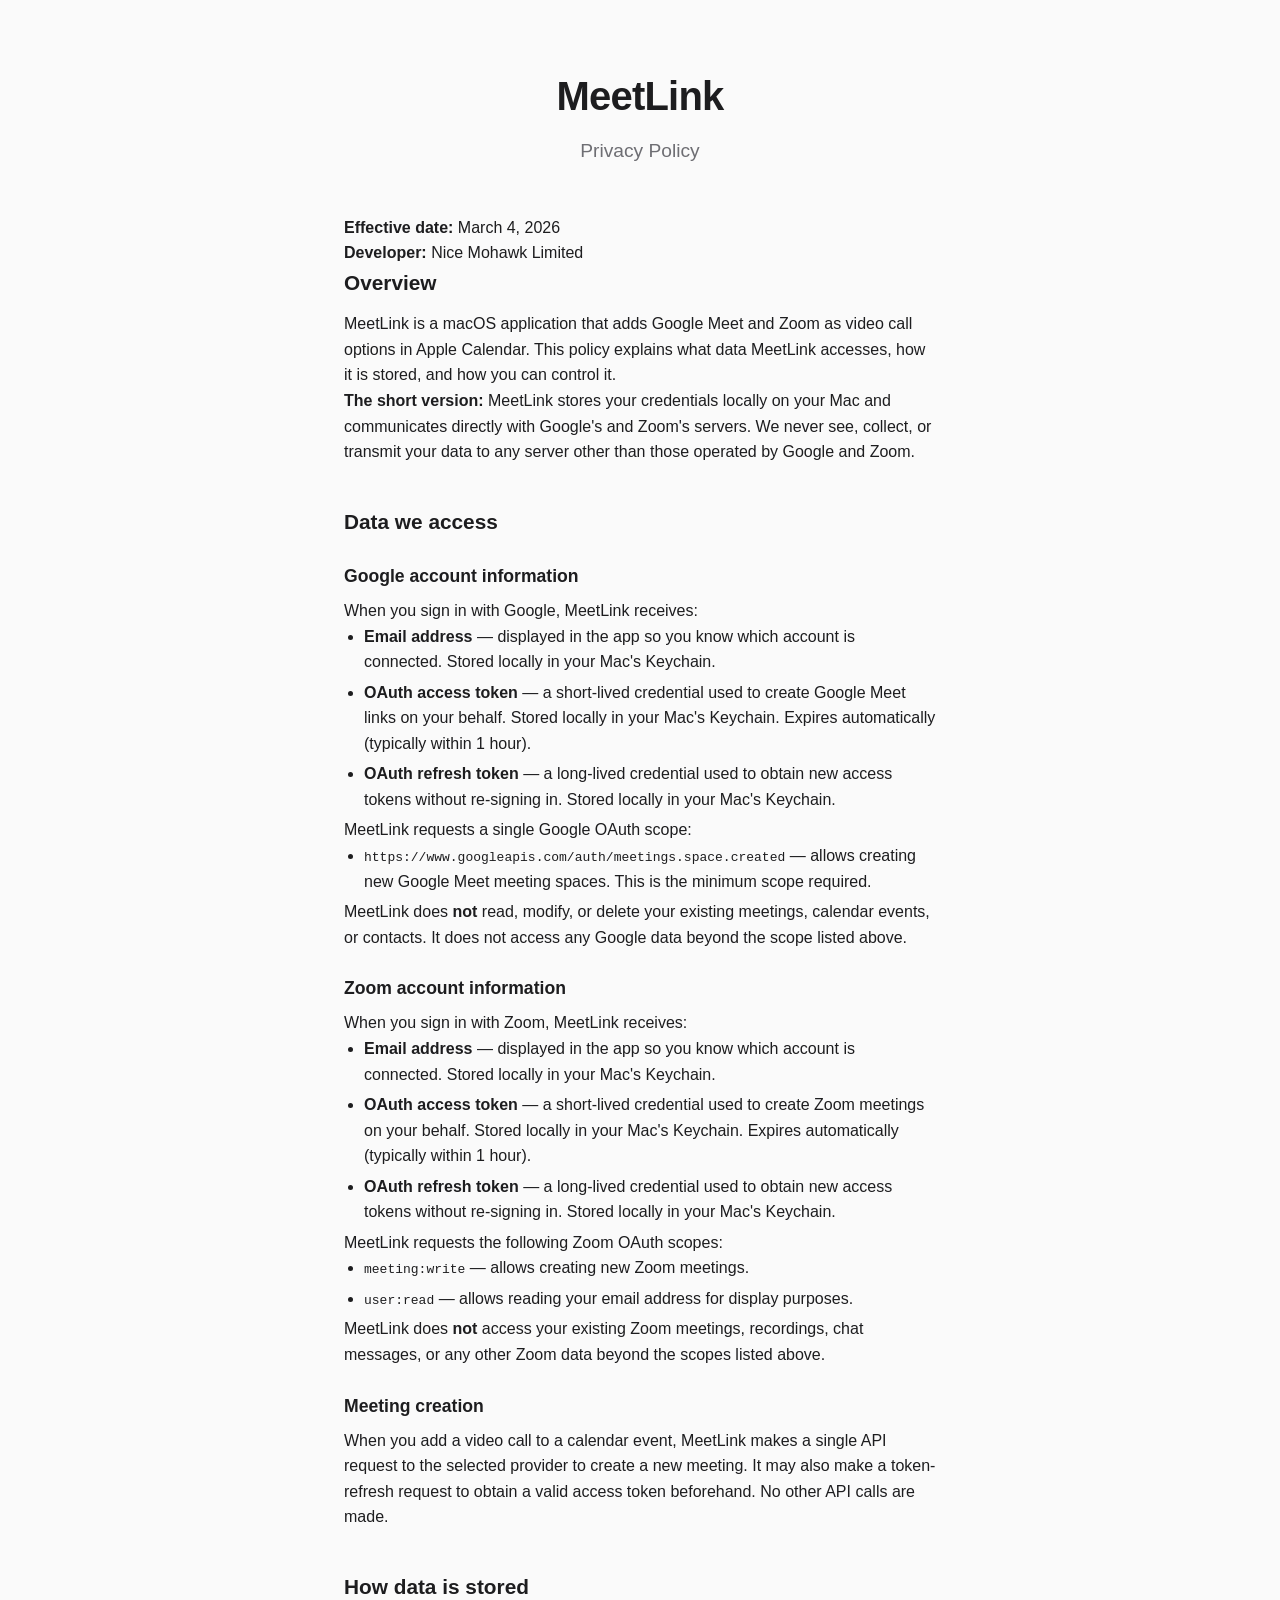
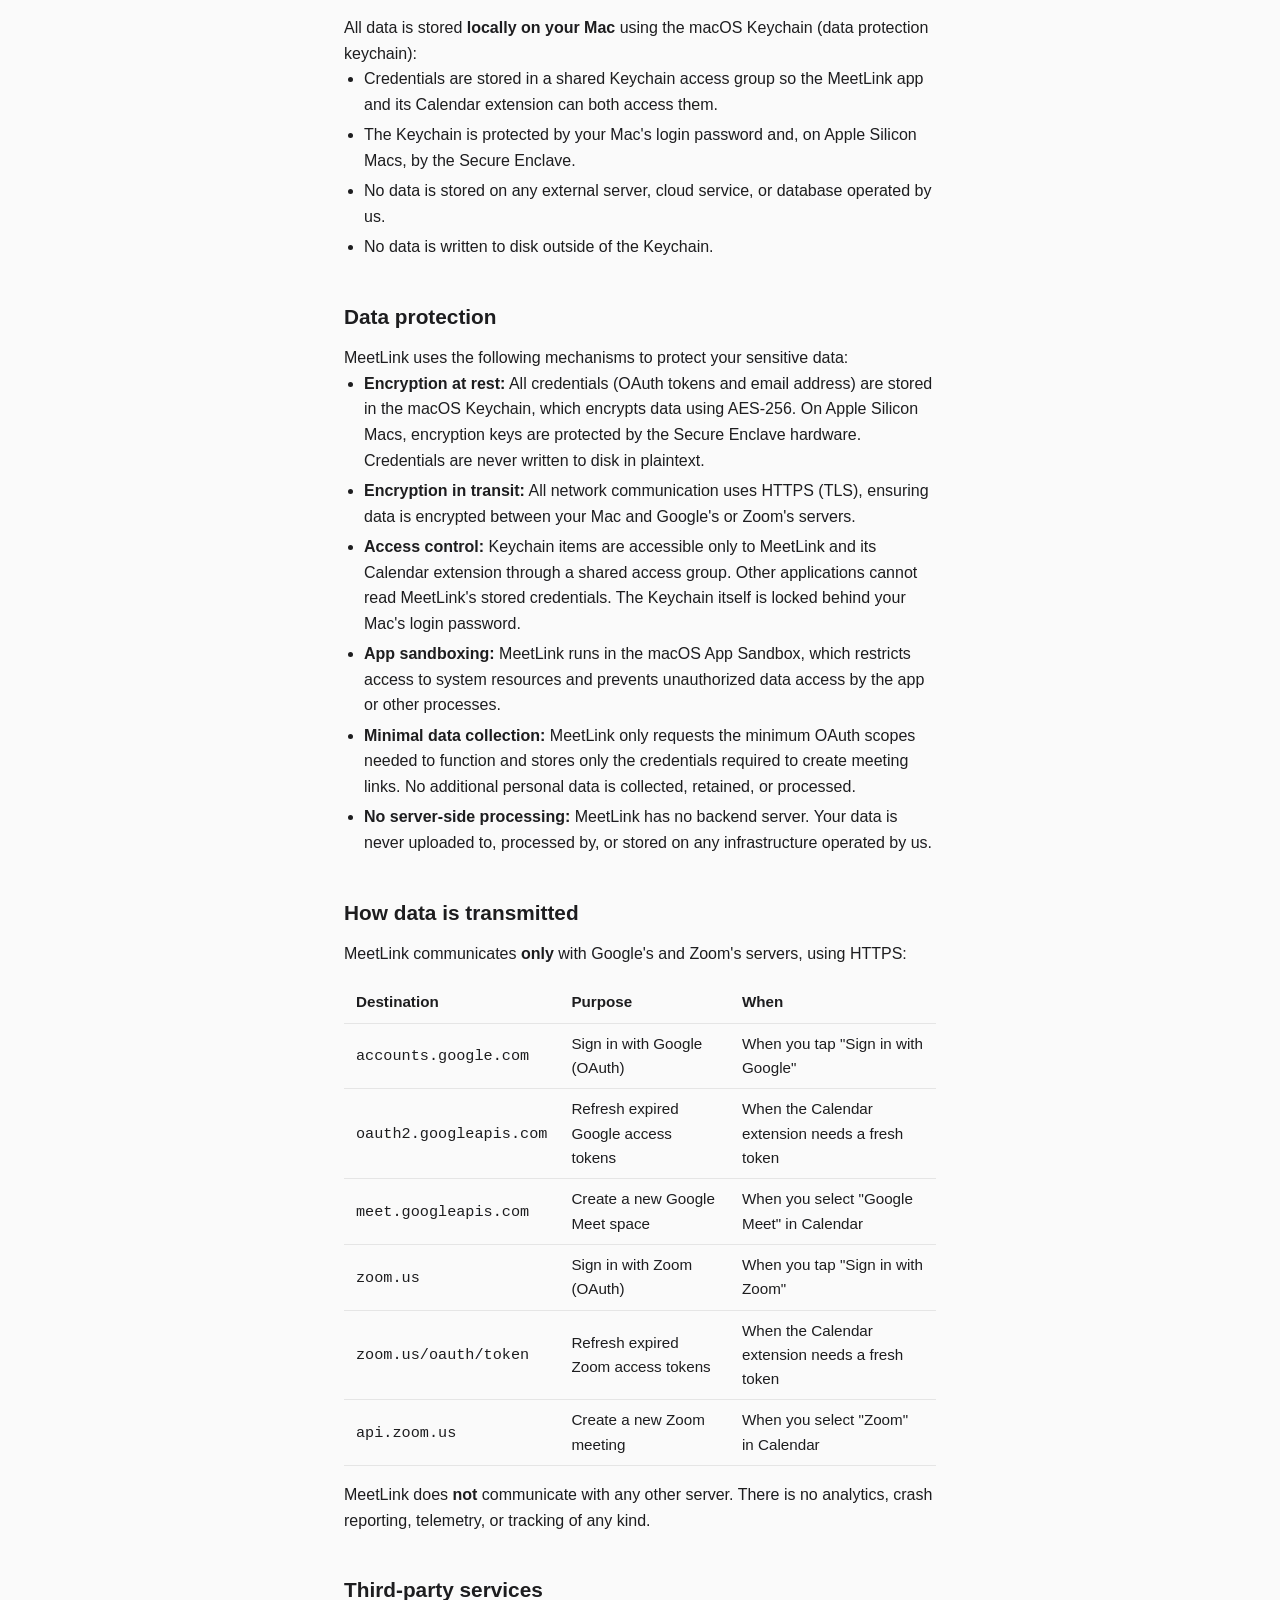
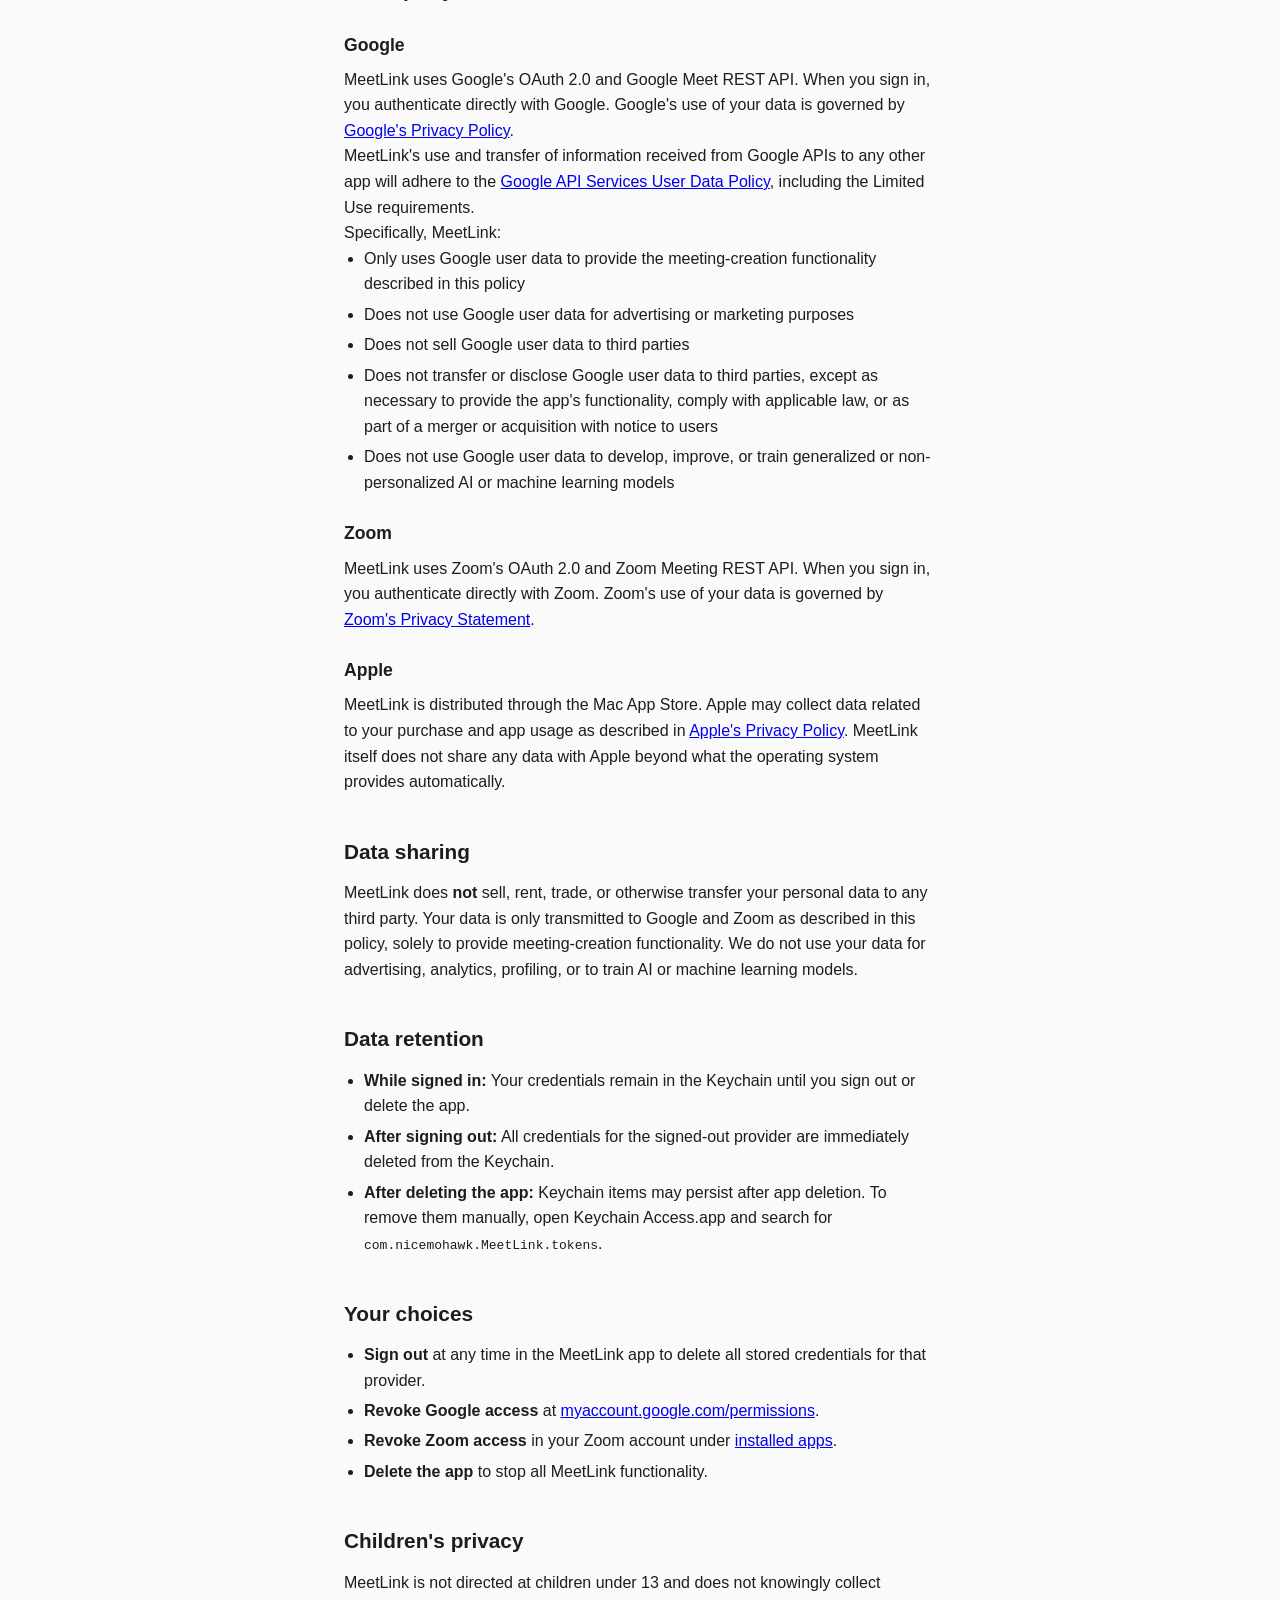
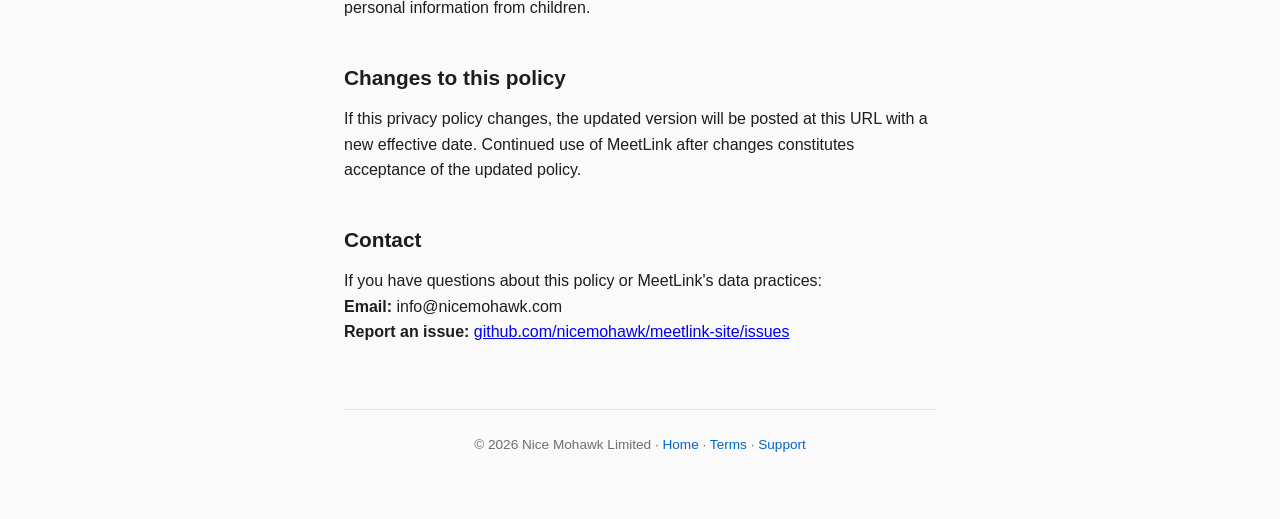
==== commit ff5a8555: "Normalize contact links and footer text across all pages - Point GitHub links to public meetlink-sit" ====
--- a/privacy.html
+++ b/privacy.html
@@ -159,11 +159,11 @@
       <h2>Contact</h2>
       <p>If you have questions about this policy or MeetLink's data practices:</p>
       <p><strong>Email:</strong> info@nicemohawk.com<br>
-      <strong>GitHub:</strong> <a href="https://github.com/nicemohawk/meetlink">github.com/nicemohawk/meetlink</a></p>
+      <strong>Report an issue:</strong> <a href="https://github.com/nicemohawk/meetlink-site/issues">github.com/nicemohawk/meetlink-site/issues</a></p>
     </section>
 
     <footer>
-      <p>&copy; 2026 Nice Mohawk Limited &middot; <a href="index.html">Home</a> &middot; <a href="terms.html">Terms</a> &middot; <a href="https://github.com/nicemohawk/meetlink/issues">Support</a></p>
+      <p>&copy; 2026 Nice Mohawk Limited &middot; <a href="index.html">Home</a> &middot; <a href="terms.html">Terms</a> &middot; <a href="support.html">Support</a></p>
     </footer>
   </main>
 </body>
